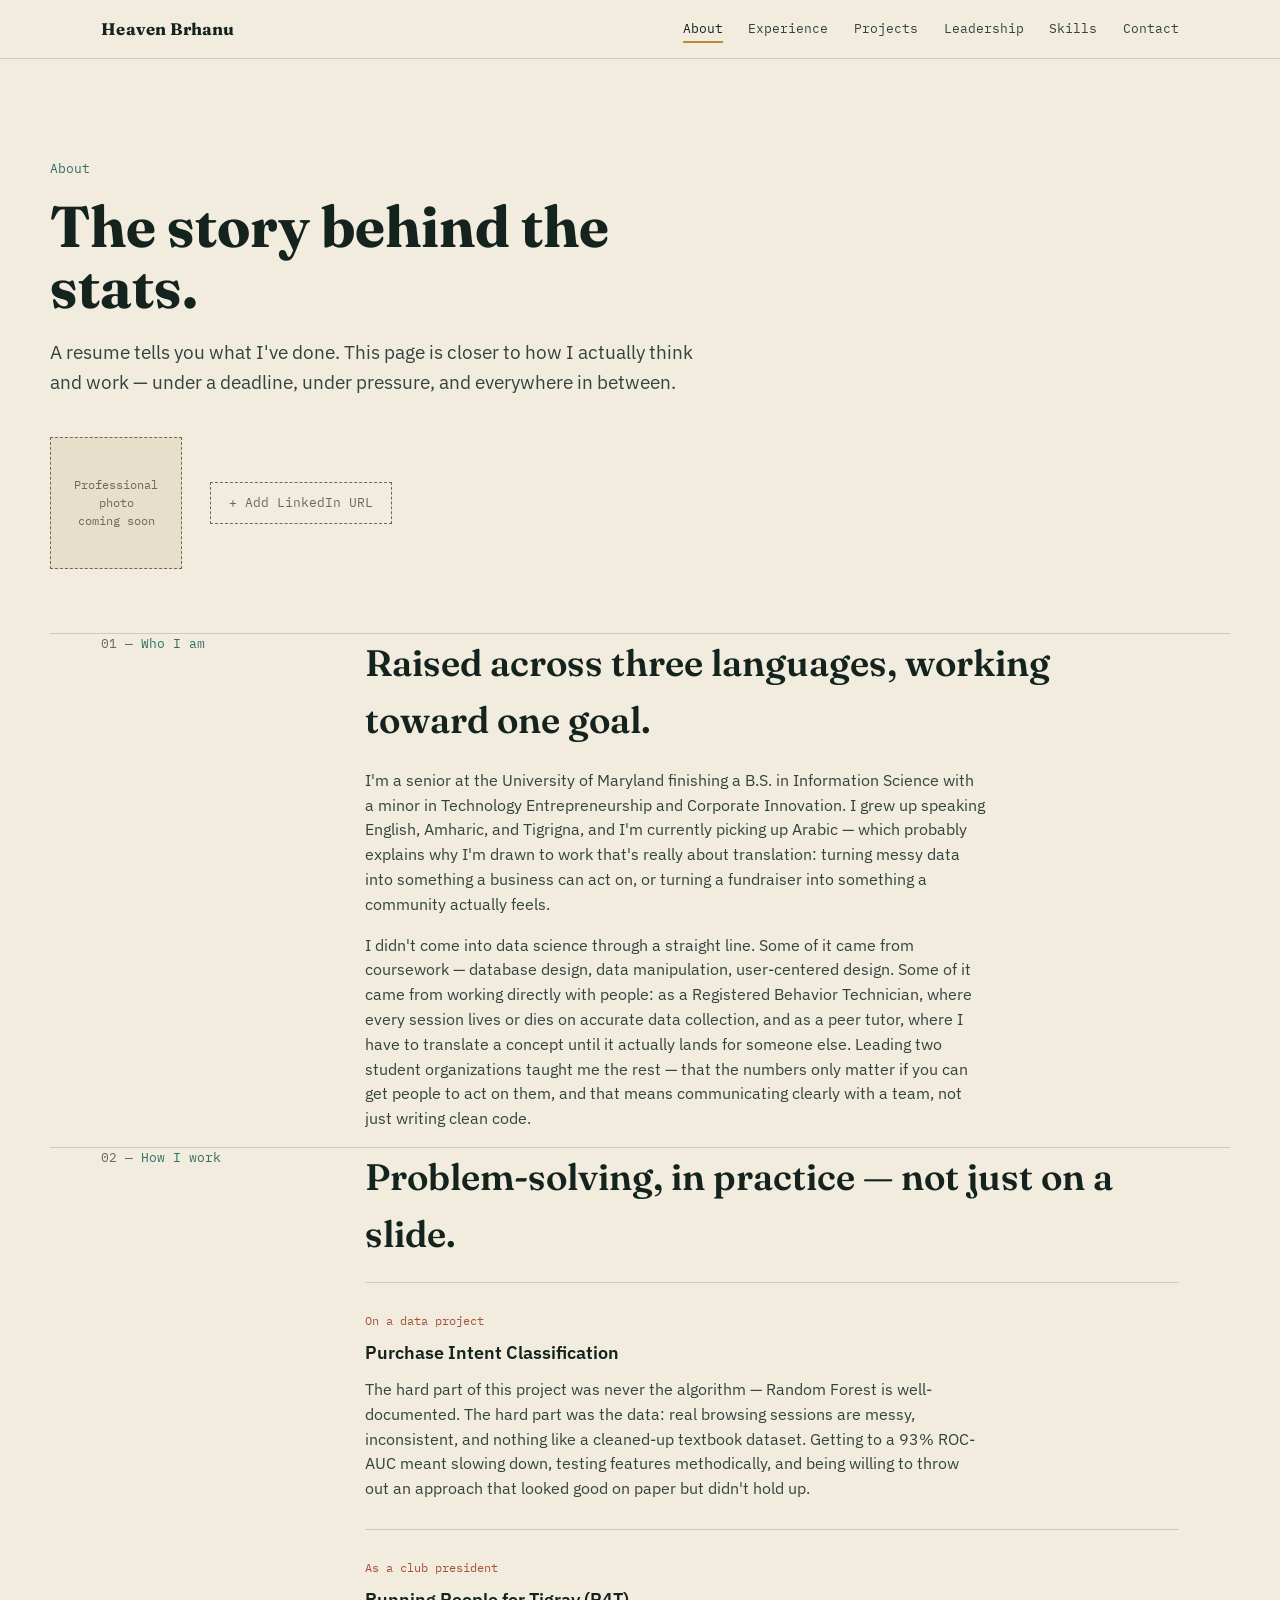
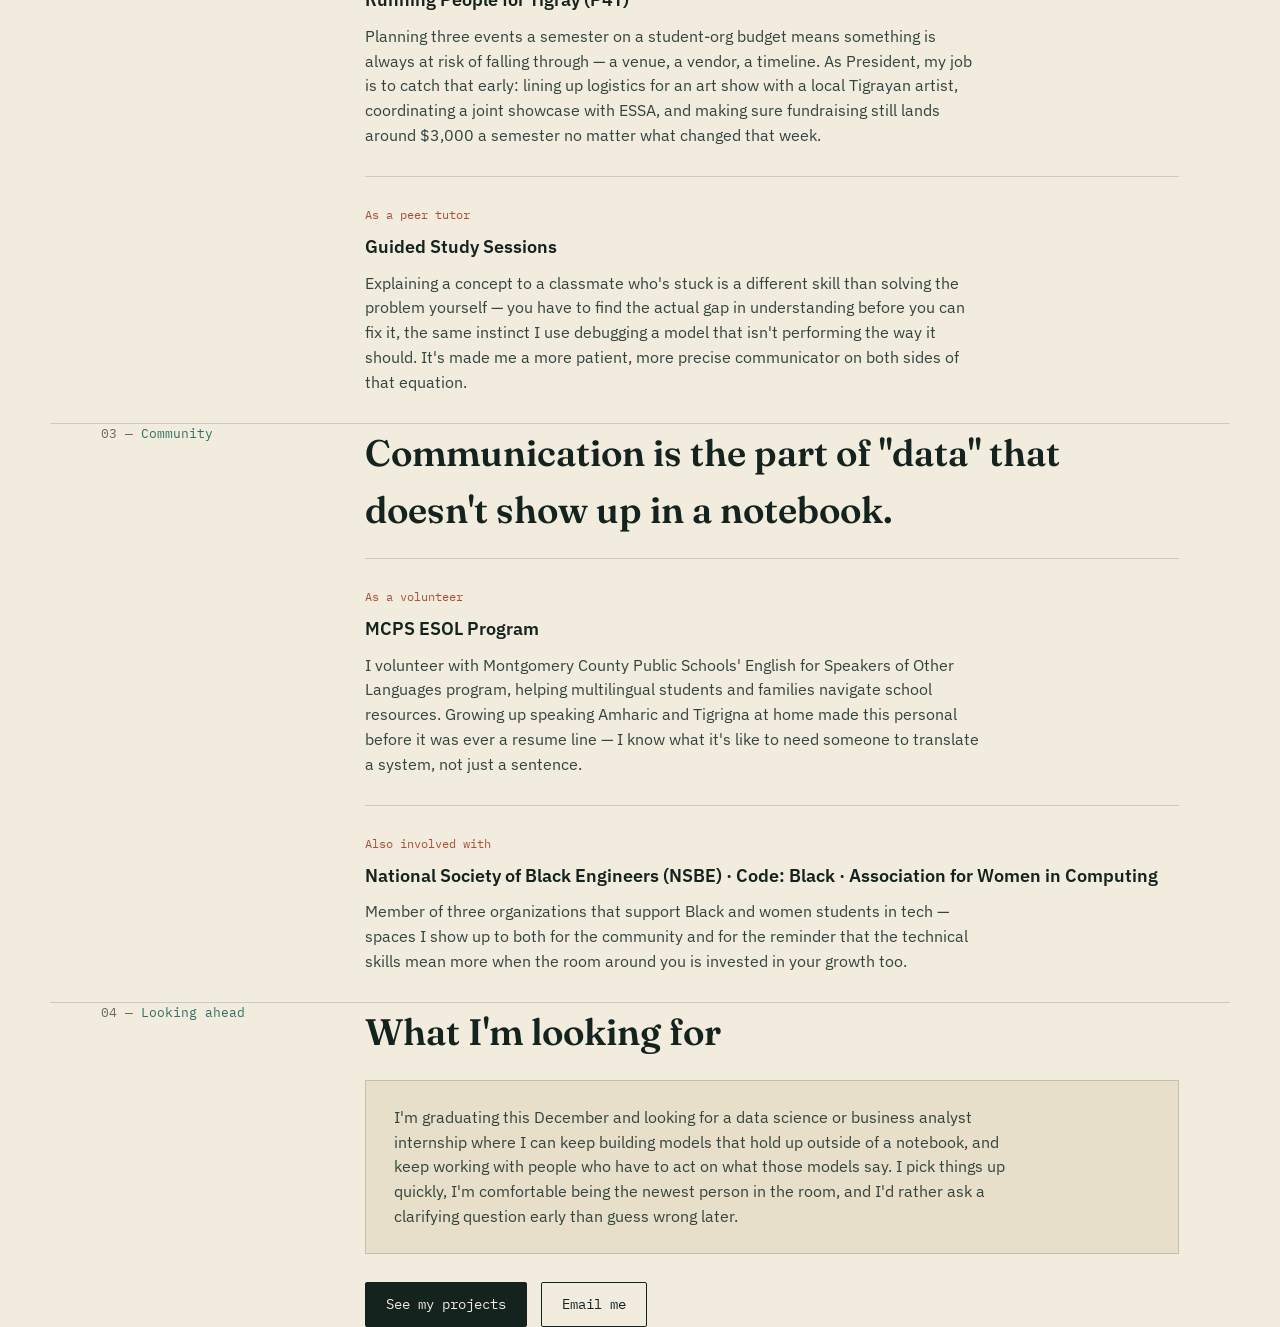
==== about.html @ 06f5e4d7 "Add files via upload" ====
<!DOCTYPE html>
<html lang="en">
<head>
<meta charset="UTF-8">
<meta name="viewport" content="width=device-width, initial-scale=1.0">
<title>About — Heaven Brhanu</title>
<link rel="preconnect" href="https://fonts.googleapis.com">
<link rel="preconnect" href="https://fonts.gstatic.com" crossorigin>
<link href="https://fonts.googleapis.com/css2?family=Fraunces:ital,opsz,wght@0,9..144,400;0,9..144,600;0,9..144,700;1,9..144,500&family=IBM+Plex+Sans:wght@400;500;600&family=IBM+Plex+Mono:wght@400;500&display=swap" rel="stylesheet">
<style>
:root{
    --ink:#15231F;
    --ink-soft:#33443E;
    --paper:#F1ECDE;
    --paper-alt:#E7DFC9;
    --paper-deep:#DED2AE;
    --gold:#BD8A2E;
    --teal:#2F6F63;
    --rust:#A8503A;
    --line: rgba(21,35,31,0.16);
    --muted:#6B6A57;
    --display: 'Fraunces', serif;
    --body: 'IBM Plex Sans', sans-serif;
    --mono: 'IBM Plex Mono', monospace;
    --measure: 62ch;
  }

  *{box-sizing:border-box;}
  html{scroll-behavior:smooth;}
  body{
    margin:0;
    background:var(--paper);
    color:var(--ink);
    font-family:var(--body);
    font-size:16px;
    line-height:1.55;
    -webkit-font-smoothing:antialiased;
  }
  @media (prefers-reduced-motion: reduce){
    html{scroll-behavior:auto;}
    *{animation-duration:0.001ms !important; transition-duration:0.001ms !important;}
  }

  a{color:inherit;}
  a:focus-visible, button:focus-visible{outline:2px solid var(--teal); outline-offset:3px;}

  .wrap{
    max-width:1180px;
    margin:0 auto;
    padding:0 clamp(20px,4vw,56px);
  }

  /* ---------- NAV ---------- */
  header.site-nav{
    position:sticky; top:0; z-index:40;
    background:rgba(241,236,222,0.92);
    backdrop-filter:blur(6px);
    border-bottom:1px solid var(--line);
  }
  .nav-inner{
    display:flex; align-items:center; justify-content:space-between;
    padding:16px clamp(20px,4vw,56px);
    max-width:1180px; margin:0 auto;
  }
  .nav-mark{
    font-family:var(--display); font-weight:700; font-size:1.05rem;
    text-decoration:none; letter-spacing:0.01em;
  }
  .nav-links{
    display:flex; gap:clamp(14px,2vw,28px); list-style:none; margin:0; padding:0;
    font-family:var(--mono); font-size:0.8rem;
  }
  .nav-links a{
    text-decoration:none; color:var(--ink-soft); position:relative; padding-bottom:3px;
  }
  .nav-links a.active{ color:var(--ink); }
  .nav-links a.active::after{
    content:""; position:absolute; left:0; right:0; bottom:-3px; height:2px; background:var(--gold);
  }
  .nav-toggle{ display:none; }

  @media (max-width:720px){
    .nav-links{ display:none; }
  }

  /* ---------- HERO ---------- */
  .hero{
    padding: clamp(64px,10vw,120px) 0 clamp(48px,7vw,80px);
    border-bottom:1px solid var(--line);
  }
  .hero-eyebrow{
    font-family:var(--mono); font-size:0.82rem; color:var(--teal);
    margin:0 0 18px;
  }
  .hero h1{
    font-family:var(--display);
    font-weight:700;
    font-size:clamp(2.6rem,6.5vw,4.6rem);
    line-height:1.02;
    margin:0 0 20px;
    letter-spacing:-0.01em;
    max-width:14ch;
    animation:rise 0.6s ease-out both;
  }
  .hero p.lede{
    font-size:clamp(1.05rem,2vw,1.28rem);
    max-width:46ch;
    color:var(--ink-soft);
    margin:0 0 40px;
    animation:rise 0.6s ease-out 0.1s both;
  }
  @keyframes rise{ from{ opacity:0.4; transform:translateY(10px); } to{ opacity:1; transform:translateY(0); } }

  .stat-strip{
    display:flex; flex-wrap:wrap; gap:clamp(24px,4vw,48px);
    padding-top:32px; border-top:1px solid var(--line);
    animation:rise 0.6s ease-out 0.2s both;
  }
  .stat{ width:170px; flex:0 0 auto; }
  .stat .label{ display:block; margin-top:2px; }
  .stat .num{
    font-family:var(--display); font-weight:600; font-size:2.1rem; color:var(--ink);
    display:block;
  }
  .stat .label{
    font-family:var(--mono); font-size:0.78rem; color:var(--muted);
  }

  .hero-actions{
    display:flex; gap:14px; margin-top:36px; flex-wrap:wrap;
    animation:rise 0.6s ease-out 0.2s both;
  }
  .btn{
    display:inline-flex; align-items:center; gap:8px;
    font-family:var(--mono); font-size:0.85rem;
    padding:11px 20px; border-radius:2px; text-decoration:none;
    border:1px solid var(--ink);
    transition:background 0.15s ease, color 0.15s ease;
  }
  .btn.primary{ background:var(--ink); color:var(--paper); }
  .btn.primary:hover{ background:var(--teal); border-color:var(--teal); }
  .btn.ghost{ background:transparent; color:var(--ink); }
  .btn.ghost:hover{ background:var(--ink); color:var(--paper); }

  /* ---------- SECTION SCAFFOLD (notebook margin layout) ---------- */
  section{
    padding:clamp(56px,8vw,96px) 0;
    border-bottom:1px solid var(--line);
  }
  section:last-of-type{ border-bottom:none; }
  .section-grid{
    display:grid;
    grid-template-columns: 200px 1fr;
    gap:clamp(24px,5vw,64px);
  }
  @media (max-width:760px){
    .section-grid{ grid-template-columns:1fr; gap:14px; }
  }
  .section-tag{
    font-family:var(--mono); font-size:0.8rem; color:var(--teal);
    position:sticky; top:80px; align-self:start;
  }
  .section-tag .idx{ color:var(--muted); }
  .section-body h2{
    font-family:var(--display); font-weight:600;
    font-size:clamp(1.7rem,3.2vw,2.3rem);
    margin:0 0 20px;
  }
  .section-body p{
    max-width:var(--measure); color:var(--ink-soft);
  }

  /* ---------- ABOUT ---------- */
  #about .section-body p{ font-size:1.05rem; }
  .about-langs{
    display:flex; flex-wrap:wrap; gap:10px 22px; margin-top:28px;
    font-family:var(--mono); font-size:0.82rem; color:var(--muted);
  }
  .about-langs span b{ color:var(--ink); font-weight:500; }

  /* ---------- EXPERIENCE (timeline) ---------- */
  .timeline{ list-style:none; margin:0; padding:0; }
  .tl-item{
    display:grid; grid-template-columns: 150px 1fr; gap:24px;
    padding:26px 0; border-top:1px solid var(--line);
  }
  .tl-item:first-child{ border-top:none; padding-top:0; }
  @media (max-width:600px){
    .tl-item{ grid-template-columns:1fr; gap:6px; }
  }
  .tl-when{ font-family:var(--mono); font-size:0.82rem; color:var(--muted); padding-top:4px; }
  .tl-role h3{
    font-family:var(--body); font-weight:600; font-size:1.12rem; margin:0 0 2px;
  }
  .tl-role .org{ color:var(--teal); font-weight:500; }
  .tl-role ul{ margin:12px 0 0; padding-left:18px; color:var(--ink-soft); }
  .tl-role li{ margin-bottom:6px; }

  /* ---------- PROJECTS ---------- */
  .proj{
    display:grid; grid-template-columns: 1fr 220px; gap:32px;
    padding:30px 0; border-top:1px solid var(--line); align-items:center;
  }
  .proj:first-child{ border-top:none; padding-top:0; }
  @media (max-width:700px){
    .proj{ grid-template-columns:1fr; }
  }
  .proj h3{ font-family:var(--display); font-weight:600; font-size:1.35rem; margin:0 0 8px; }
  .proj p{ color:var(--ink-soft); max-width:56ch; margin:0 0 12px; }
  .proj-link{
    font-family:var(--mono); font-size:0.82rem; text-decoration:none;
    border-bottom:1px solid var(--gold); padding-bottom:1px;
  }
  .metric-card{
    background:var(--paper-alt); border:1px solid var(--line);
    padding:18px 20px; text-align:left;
  }
  .metric-card .big{
    font-family:var(--display); font-weight:700; font-size:2.1rem; color:var(--ink);
    display:block; line-height:1;
  }
  .metric-card .cap{ font-family:var(--mono); font-size:0.75rem; color:var(--muted); margin-top:6px; display:block; }
  .metric-bar{
    height:6px; background:var(--paper-deep); margin-top:12px; overflow:hidden;
  }
  .metric-bar > i{ display:block; height:100%; background:var(--teal); width:var(--fill,0%); transition:width 1s ease 0.2s; }

  /* ---------- LEADERSHIP ---------- */
  .lead-item{
    padding:26px 0; border-top:1px solid var(--line);
  }
  .lead-item:first-child{ border-top:none; padding-top:0; }
  .lead-head{
    display:flex; justify-content:space-between; align-items:baseline; gap:16px; flex-wrap:wrap;
  }
  .lead-head h3{ font-family:var(--body); font-weight:600; font-size:1.1rem; margin:0; }
  .lead-when{ font-family:var(--mono); font-size:0.8rem; color:var(--muted); white-space:nowrap; }
  .lead-role{ color:var(--rust); font-weight:500; font-size:0.92rem; margin:2px 0 10px; }
  .lead-item p{ color:var(--ink-soft); max-width:var(--measure); margin:0; }
  .member-row{
    display:flex; gap:28px; flex-wrap:wrap; margin-top:8px;
    font-family:var(--mono); font-size:0.85rem; color:var(--ink-soft);
  }
  .member-row span{ margin-right:24px; display:inline-block; }

  /* ---------- SKILLS ---------- */
  .skill-group{ margin-bottom:28px; }
  .skill-group:last-child{ margin-bottom:0; }
  .skill-group h4{
    font-family:var(--mono); font-size:0.8rem; color:var(--muted); margin:0 0 12px; font-weight:400;
  }
  .tag-row{ display:flex; flex-wrap:wrap; gap:10px; }
  .tag{
    font-family:var(--mono); font-size:0.82rem;
    border:1px solid var(--line); padding:7px 13px;
    background:var(--paper-alt);
  }
  .coursework{ color:var(--ink-soft); max-width:var(--measure); margin-top:6px; }

  /* ---------- CONTACT / FOOTER ---------- */
  footer{
    padding:clamp(56px,9vw,100px) 0 48px;
  }
  footer h2{
    font-family:var(--display); font-weight:700; font-size:clamp(2rem,5vw,3.2rem);
    margin:0 0 24px; max-width:12ch;
  }
  .contact-row{ display:flex; flex-wrap:wrap; gap:14px; margin-bottom:56px; }
  .foot-bottom{
    display:flex; justify-content:space-between; flex-wrap:wrap; gap:12px;
    font-family:var(--mono); font-size:0.78rem; color:var(--muted);
    border-top:1px solid var(--line); padding-top:20px;
  }

/* ---------- ABOUT PAGE ---------- */
.about-hero{
  padding: clamp(56px,9vw,100px) 0 clamp(40px,6vw,64px);
  border-bottom:1px solid var(--line);
}
.about-hero h1{
  font-family:var(--display); font-weight:700;
  font-size:clamp(2.2rem,5.5vw,3.6rem);
  line-height:1.05; margin:0 0 20px; max-width:16ch;
}
.about-hero .lede{
  font-size:clamp(1.02rem,1.8vw,1.18rem);
  color:var(--ink-soft); max-width:60ch; margin:0;
}

.photo-row{
  display:flex; align-items:center; gap:28px; margin-top:40px; flex-wrap:wrap;
}
.photo-frame{
  width:132px; height:132px; border:1.5px dashed var(--muted);
  display:flex; align-items:center; justify-content:center; text-align:center;
  font-family:var(--mono); font-size:0.72rem; color:var(--muted);
  padding:10px; flex:0 0 auto;
  background:var(--paper-alt);
}
.linkedin-slot{
  font-family:var(--mono); font-size:0.82rem;
  border:1.5px dashed var(--muted); color:var(--muted);
  padding:10px 18px; display:inline-flex; align-items:center; gap:8px;
  text-decoration:none;
}

.vignette{
  padding:28px 0; border-top:1px solid var(--line);
}
.vignette:first-child{ border-top:none; padding-top:0; }
.vignette .v-tag{
  font-family:var(--mono); font-size:0.78rem; color:var(--rust); margin:0 0 8px;
}
.vignette h3{
  font-family:var(--body); font-weight:600; font-size:1.15rem; margin:0 0 10px;
}
.vignette p{ color:var(--ink-soft); max-width:var(--measure); margin:0; }

.callout{
  background:var(--paper-alt); border:1px solid var(--line);
  padding:24px 28px; margin-top:8px;
}
.callout p{ margin:0; color:var(--ink-soft); max-width:var(--measure); }

.cta-row{ display:flex; gap:14px; flex-wrap:wrap; margin-top:8px; }

</style>
</head>
<body>

<header class="site-nav">
  <div class="nav-inner">
    <a class="nav-mark" href="index.html#top">Heaven Brhanu</a>
    <ul class="nav-links">
      <li><a href="about.html" class="active">About</a></li>
      <li><a href="index.html#experience">Experience</a></li>
      <li><a href="index.html#projects">Projects</a></li>
      <li><a href="index.html#leadership">Leadership</a></li>
      <li><a href="index.html#skills">Skills</a></li>
      <li><a href="index.html#contact">Contact</a></li>
    </ul>
  </div>
</header>

<main>

  <!-- ABOUT HERO -->
  <section class="about-hero wrap">
    <p class="hero-eyebrow">About</p>
    <h1>The story behind the stats.</h1>
    <p class="lede">A resume tells you what I've done. This page is closer to how I actually think and work — under a deadline, under pressure, and everywhere in between.</p>

    <div class="photo-row">
      <div class="photo-frame">Professional photo<br>coming soon</div>
      <a class="linkedin-slot" href="#">+ Add LinkedIn URL</a>
    </div>
  </section>

  <!-- WHO I AM -->
  <section class="wrap">
    <div class="section-grid">
      <div class="section-tag"><span class="idx">01 —</span> Who I am</div>
      <div class="section-body">
        <h2>Raised across three languages, working toward one goal.</h2>
        <p>I'm a senior at the University of Maryland finishing a B.S. in Information Science with a minor in Technology Entrepreneurship and Corporate Innovation. I grew up speaking English, Amharic, and Tigrigna, and I'm currently picking up Arabic — which probably explains why I'm drawn to work that's really about translation: turning messy data into something a business can act on, or turning a fundraiser into something a community actually feels.</p>
        <p>I didn't come into data science through a straight line. Some of it came from coursework — database design, data manipulation, user-centered design. Some of it came from working directly with people: as a Registered Behavior Technician, where every session lives or dies on accurate data collection, and as a peer tutor, where I have to translate a concept until it actually lands for someone else. Leading two student organizations taught me the rest — that the numbers only matter if you can get people to act on them, and that means communicating clearly with a team, not just writing clean code.</p>
      </div>
    </div>
  </section>

  <!-- HOW I SOLVE PROBLEMS -->
  <section class="wrap">
    <div class="section-grid">
      <div class="section-tag"><span class="idx">02 —</span> How I work</div>
      <div class="section-body">
        <h2>Problem-solving, in practice — not just on a slide.</h2>

        <div class="vignette">
          <p class="v-tag">On a data project</p>
          <h3>Purchase Intent Classification</h3>
          <p>The hard part of this project was never the algorithm — Random Forest is well-documented. The hard part was the data: real browsing sessions are messy, inconsistent, and nothing like a cleaned-up textbook dataset. Getting to a 93% ROC-AUC meant slowing down, testing features methodically, and being willing to throw out an approach that looked good on paper but didn't hold up.</p>
        </div>

        <div class="vignette">
          <p class="v-tag">As a club president</p>
          <h3>Running People for Tigray (P4T)</h3>
          <p>Planning three events a semester on a student-org budget means something is always at risk of falling through — a venue, a vendor, a timeline. As President, my job is to catch that early: lining up logistics for an art show with a local Tigrayan artist, coordinating a joint showcase with ESSA, and making sure fundraising still lands around $3,000 a semester no matter what changed that week.</p>
        </div>

        <div class="vignette">
          <p class="v-tag">As a peer tutor</p>
          <h3>Guided Study Sessions</h3>
          <p>Explaining a concept to a classmate who's stuck is a different skill than solving the problem yourself — you have to find the actual gap in understanding before you can fix it, the same instinct I use debugging a model that isn't performing the way it should. It's made me a more patient, more precise communicator on both sides of that equation.</p>
        </div>
      </div>
    </div>
  </section>

  <!-- COMMUNITY & COMMUNICATION -->
  <section class="wrap">
    <div class="section-grid">
      <div class="section-tag"><span class="idx">03 —</span> Community</div>
      <div class="section-body">
        <h2>Communication is the part of "data" that doesn't show up in a notebook.</h2>
        <div class="vignette">
          <p class="v-tag">As a volunteer</p>
          <h3>MCPS ESOL Program</h3>
          <p>I volunteer with Montgomery County Public Schools' English for Speakers of Other Languages program, helping multilingual students and families navigate school resources. Growing up speaking Amharic and Tigrigna at home made this personal before it was ever a resume line — I know what it's like to need someone to translate a system, not just a sentence.</p>
        </div>
        <div class="vignette">
          <p class="v-tag">Also involved with</p>
          <h3>National Society of Black Engineers (NSBE) · Code: Black · Association for Women in Computing</h3>
          <p>Member of three organizations that support Black and women students in tech — spaces I show up to both for the community and for the reminder that the technical skills mean more when the room around you is invested in your growth too.</p>
        </div>
      </div>
    </div>
  </section>

  <!-- WHAT I'M LOOKING FOR -->
  <section class="wrap">
    <div class="section-grid">
      <div class="section-tag"><span class="idx">04 —</span> Looking ahead</div>
      <div class="section-body">
        <h2>What I'm looking for</h2>
        <div class="callout">
          <p>I'm graduating this December and looking for a data science or business analyst internship where I can keep building models that hold up outside of a notebook, and keep working with people who have to act on what those models say. I pick things up quickly, I'm comfortable being the newest person in the room, and I'd rather ask a clarifying question early than guess wrong later.</p>
        </div>
        <div class="cta-row" style="margin-top:28px;">
          <a class="btn primary" href="index.html#projects">See my projects</a>
          <a class="btn ghost" href="mailto:Heavenbrhanu30@gmail.com">Email me</a>
        </div>
      </div>
    </div>
  </section>

</main>

</body>
</html>
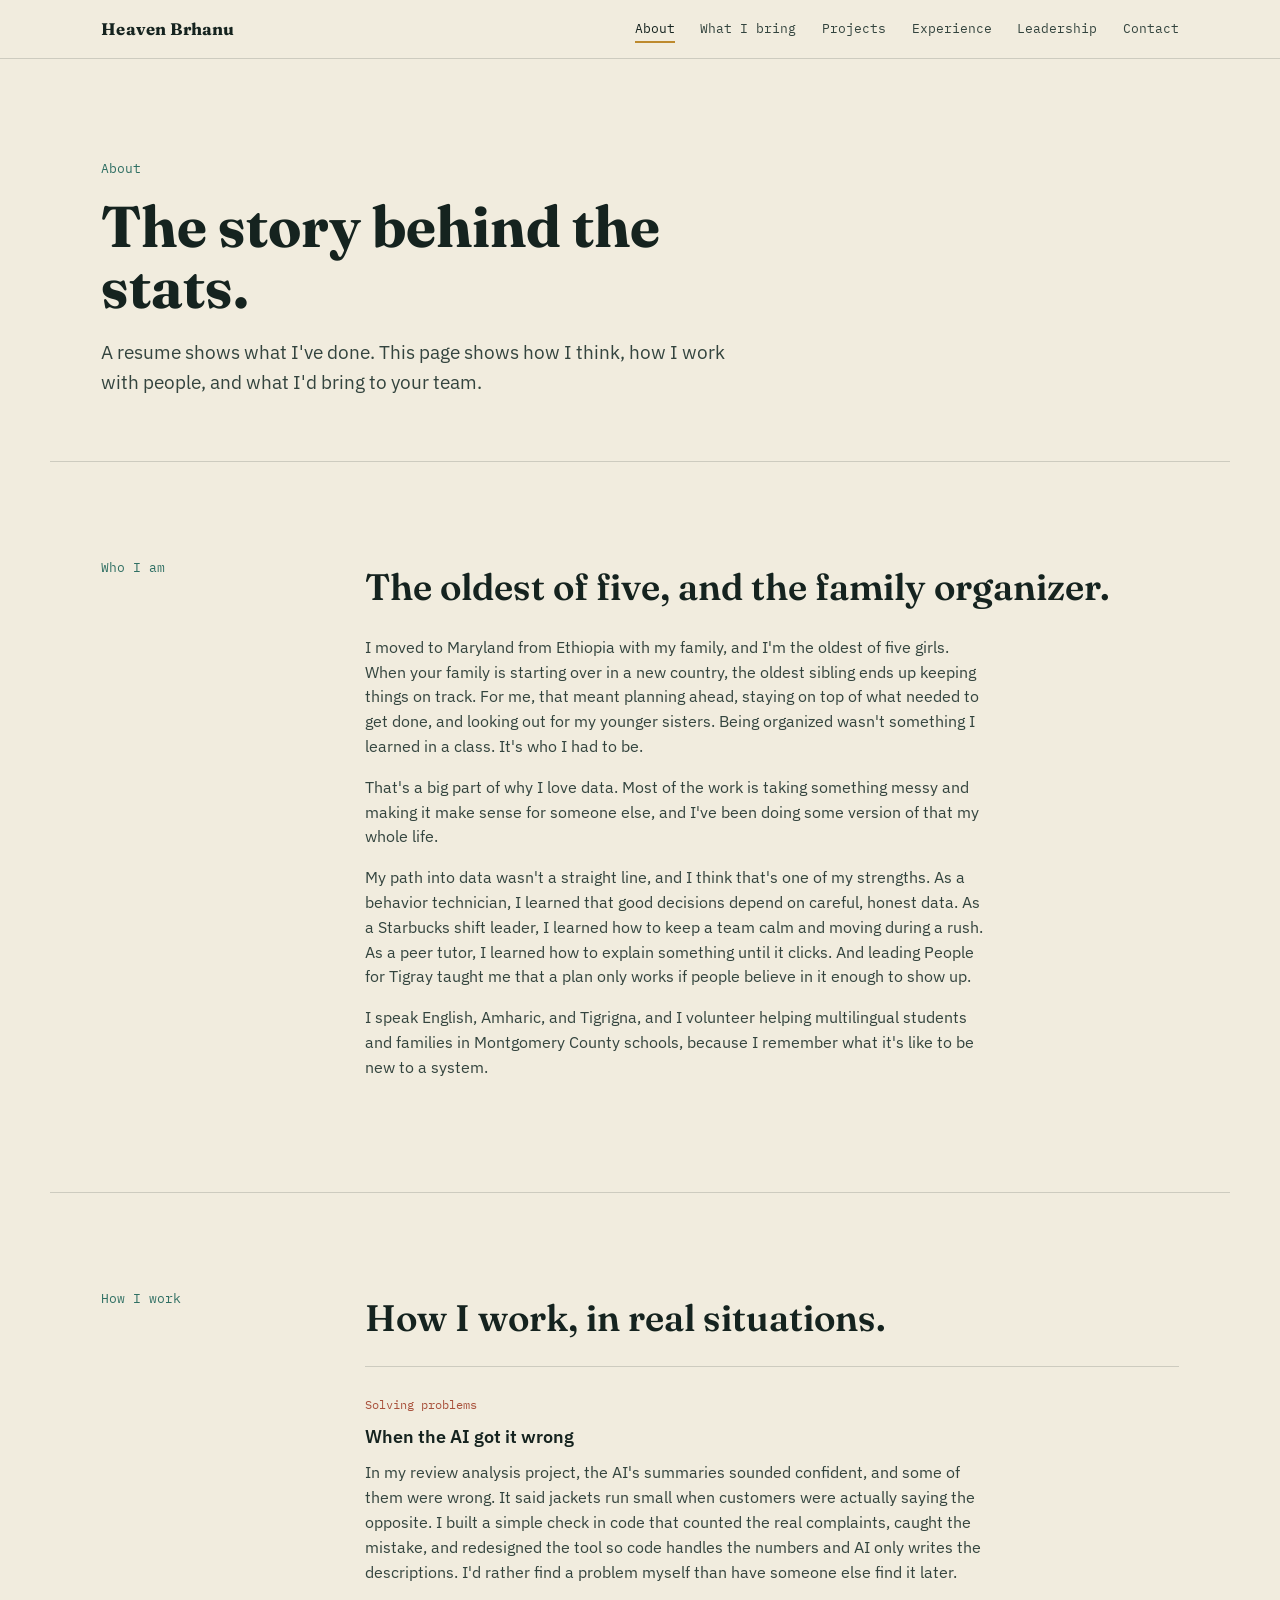
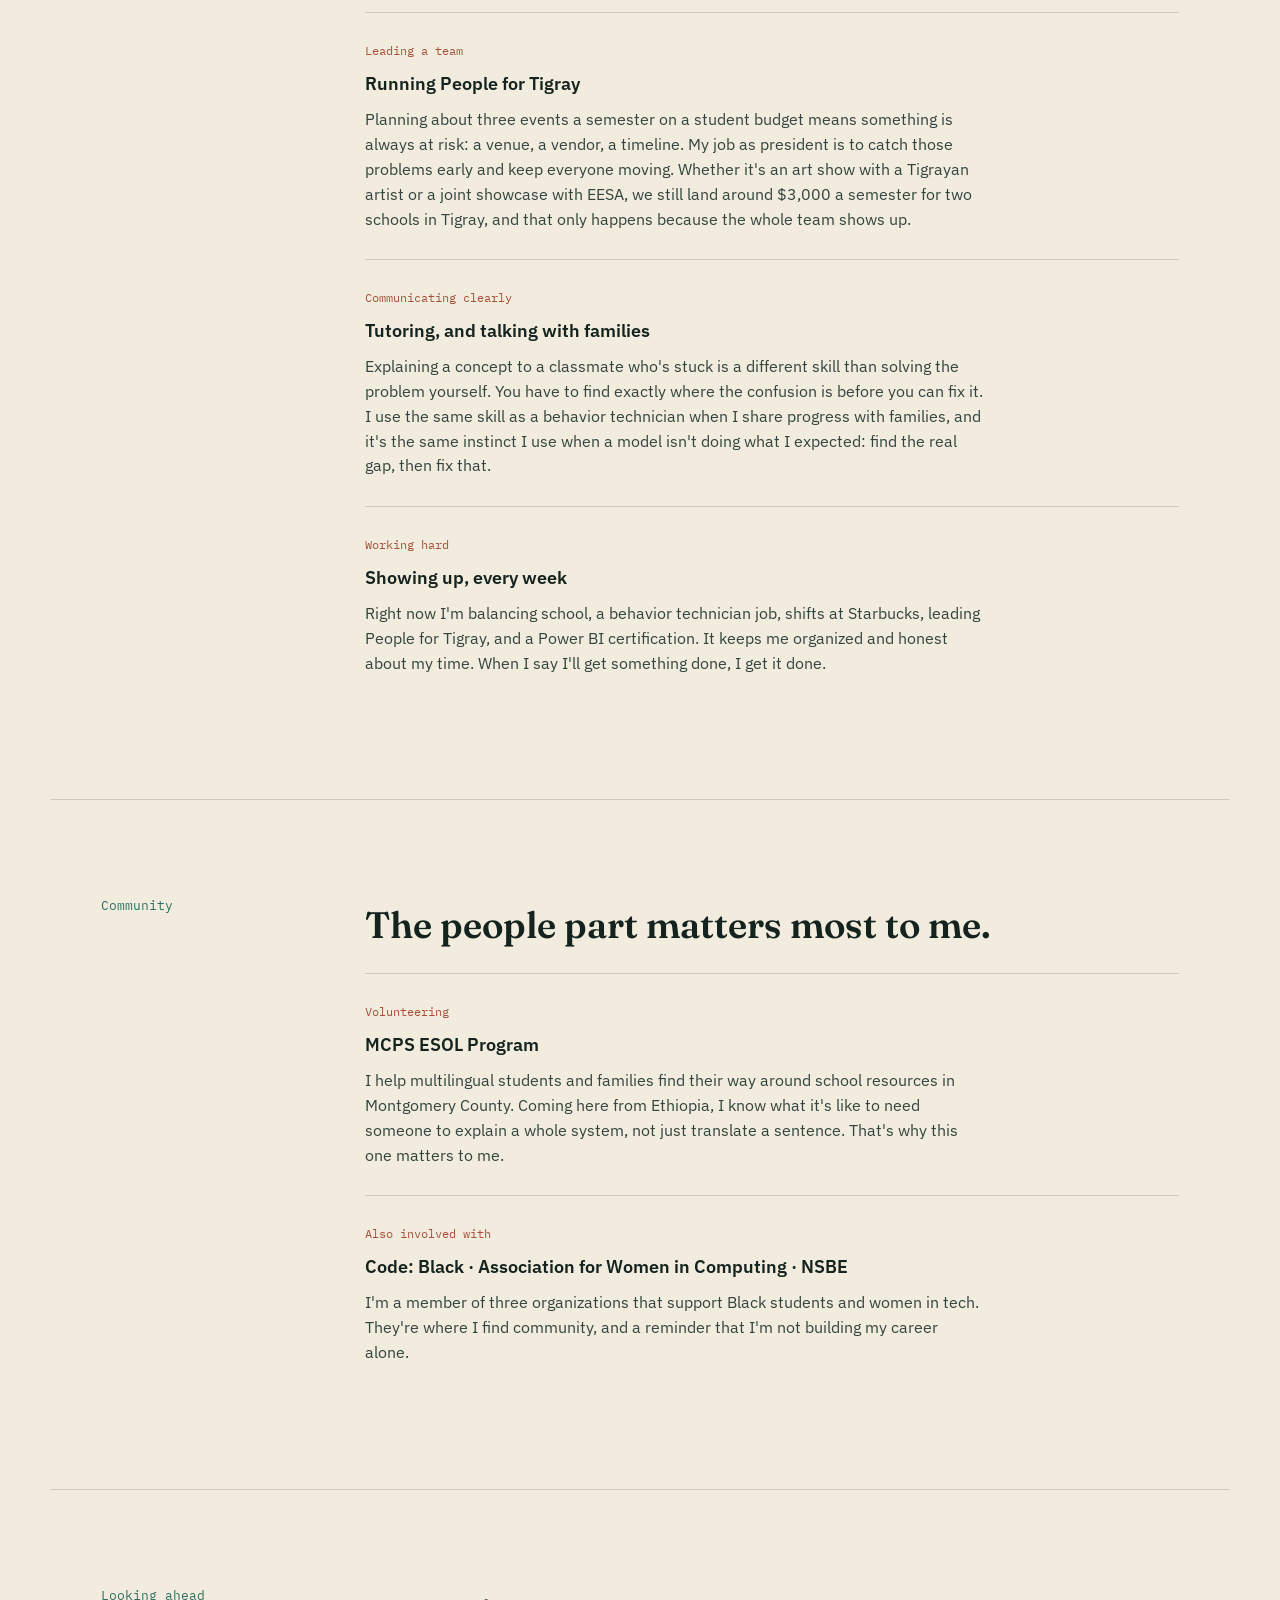
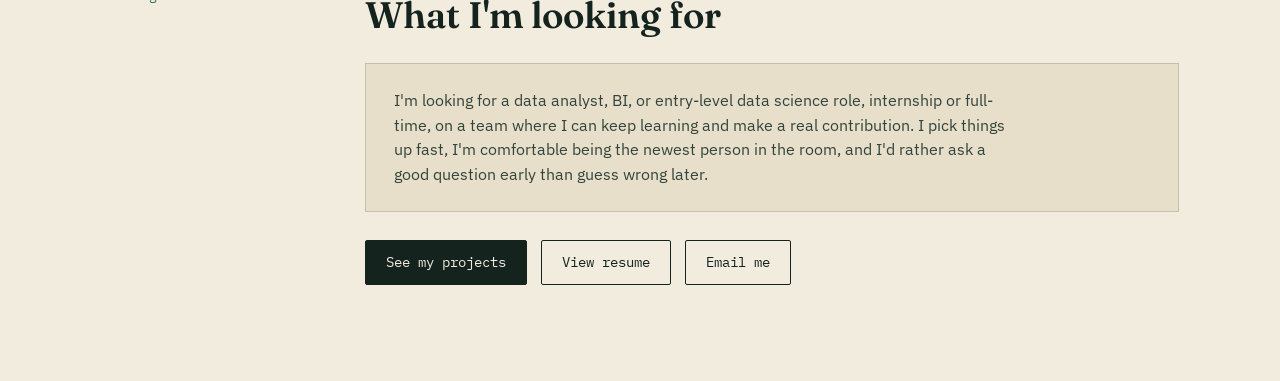
==== commit c292ee65: "Update about.html" ====
--- a/about.html
+++ b/about.html
@@ -3,7 +3,7 @@
 <head>
 <meta charset="UTF-8">
 <meta name="viewport" content="width=device-width, initial-scale=1.0">
-<title>About — Heaven Brhanu</title>
+<title>Heaven Brhanu | About</title>
 <link rel="preconnect" href="https://fonts.googleapis.com">
 <link rel="preconnect" href="https://fonts.gstatic.com" crossorigin>
 <link href="https://fonts.googleapis.com/css2?family=Fraunces:ital,opsz,wght@0,9..144,400;0,9..144,600;0,9..144,700;1,9..144,500&family=IBM+Plex+Sans:wght@400;500;600&family=IBM+Plex+Mono:wght@400;500&display=swap" rel="stylesheet">
@@ -47,7 +47,7 @@
   .wrap{
     max-width:1180px;
     margin:0 auto;
-    padding:0 clamp(20px,4vw,56px);
+    padding-inline:clamp(20px,4vw,56px);
   }
 
   /* ---------- NAV ---------- */
@@ -80,12 +80,16 @@
   .nav-toggle{ display:none; }
 
   @media (max-width:720px){
-    .nav-links{ display:none; }
+    .nav-inner{ flex-direction:column; align-items:flex-start; gap:10px; padding-block:12px; }
+    .nav-links{ width:100%; overflow-x:auto; gap:18px; padding-bottom:4px; scrollbar-width:none; }
+    .nav-links::-webkit-scrollbar{ display:none; }
+    .nav-links a{ white-space:nowrap; }
+    .section-tag{ position:static; }
   }
 
   /* ---------- HERO ---------- */
   .hero{
-    padding: clamp(64px,10vw,120px) 0 clamp(48px,7vw,80px);
+    padding-block: clamp(64px,10vw,120px) clamp(48px,7vw,80px);
     border-bottom:1px solid var(--line);
   }
   .hero-eyebrow{
@@ -144,7 +148,7 @@
 
   /* ---------- SECTION SCAFFOLD (notebook margin layout) ---------- */
   section{
-    padding:clamp(56px,8vw,96px) 0;
+    padding-block:clamp(56px,8vw,96px);
     border-bottom:1px solid var(--line);
   }
   section:last-of-type{ border-bottom:none; }
@@ -259,7 +263,7 @@
 
   /* ---------- CONTACT / FOOTER ---------- */
   footer{
-    padding:clamp(56px,9vw,100px) 0 48px;
+    padding-block:clamp(56px,9vw,100px) 48px;
   }
   footer h2{
     font-family:var(--display); font-weight:700; font-size:clamp(2rem,5vw,3.2rem);
@@ -274,7 +278,7 @@
 
 /* ---------- ABOUT PAGE ---------- */
 .about-hero{
-  padding: clamp(56px,9vw,100px) 0 clamp(40px,6vw,64px);
+  padding-block: clamp(56px,9vw,100px) clamp(40px,6vw,64px);
   border-bottom:1px solid var(--line);
 }
 .about-hero h1{
@@ -322,6 +326,9 @@
 }
 .callout p{ margin:0; color:var(--ink-soft); max-width:var(--measure); }
 
+.about-top{ display:grid; grid-template-columns:minmax(0,1fr) 260px; gap:clamp(28px,5vw,72px); align-items:end; }
+.about-photo{ width:100%; height:auto; aspect-ratio:4/5; object-fit:cover; object-position:center 20%; display:block; border:1px solid var(--line); }
+@media (max-width:760px){ .about-top{ grid-template-columns:1fr; } .about-photo{ width:160px; order:-1; } }
 .cta-row{ display:flex; gap:14px; flex-wrap:wrap; margin-top:8px; }
 
 </style>
@@ -330,103 +337,102 @@
 
 <header class="site-nav">
   <div class="nav-inner">
-    <a class="nav-mark" href="index.html#top">Heaven Brhanu</a>
+    <a class="nav-mark" href="portfolio.html">Heaven Brhanu</a>
     <ul class="nav-links">
       <li><a href="about.html" class="active">About</a></li>
-      <li><a href="index.html#experience">Experience</a></li>
-      <li><a href="index.html#projects">Projects</a></li>
-      <li><a href="index.html#leadership">Leadership</a></li>
-      <li><a href="index.html#skills">Skills</a></li>
-      <li><a href="index.html#contact">Contact</a></li>
+      <li><a href="portfolio.html#strengths">What I bring</a></li>
+      <li><a href="projects.html">Projects</a></li>
+      <li><a href="portfolio.html#experience">Experience</a></li>
+      <li><a href="portfolio.html#leadership">Leadership</a></li>
+      <li><a href="portfolio.html#contact">Contact</a></li>
     </ul>
   </div>
 </header>
 
 <main>
 
-  <!-- ABOUT HERO -->
   <section class="about-hero wrap">
     <p class="hero-eyebrow">About</p>
     <h1>The story behind the stats.</h1>
-    <p class="lede">A resume tells you what I've done. This page is closer to how I actually think and work — under a deadline, under pressure, and everywhere in between.</p>
-
-    <div class="photo-row">
-      <div class="photo-frame">Professional photo<br>coming soon</div>
-      <a class="linkedin-slot" href="#">+ Add LinkedIn URL</a>
-    </div>
+    <p class="lede">A resume shows what I've done. This page shows how I think, how I work with people, and what I'd bring to your team.</p>
   </section>
 
-  <!-- WHO I AM -->
   <section class="wrap">
     <div class="section-grid">
-      <div class="section-tag"><span class="idx">01 —</span> Who I am</div>
+      <div class="section-tag">Who I am</div>
       <div class="section-body">
-        <h2>Raised across three languages, working toward one goal.</h2>
-        <p>I'm a senior at the University of Maryland finishing a B.S. in Information Science with a minor in Technology Entrepreneurship and Corporate Innovation. I grew up speaking English, Amharic, and Tigrigna, and I'm currently picking up Arabic — which probably explains why I'm drawn to work that's really about translation: turning messy data into something a business can act on, or turning a fundraiser into something a community actually feels.</p>
-        <p>I didn't come into data science through a straight line. Some of it came from coursework — database design, data manipulation, user-centered design. Some of it came from working directly with people: as a Registered Behavior Technician, where every session lives or dies on accurate data collection, and as a peer tutor, where I have to translate a concept until it actually lands for someone else. Leading two student organizations taught me the rest — that the numbers only matter if you can get people to act on them, and that means communicating clearly with a team, not just writing clean code.</p>
+        <h2>The oldest of five, and the family organizer.</h2>
+        <p>I moved to Maryland from Ethiopia with my family, and I'm the oldest of five girls. When your family is starting over in a new country, the oldest sibling ends up keeping things on track. For me, that meant planning ahead, staying on top of what needed to get done, and looking out for my younger sisters. Being organized wasn't something I learned in a class. It's who I had to be.</p>
+        <p>That's a big part of why I love data. Most of the work is taking something messy and making it make sense for someone else, and I've been doing some version of that my whole life.</p>
+        <p>My path into data wasn't a straight line, and I think that's one of my strengths. As a behavior technician, I learned that good decisions depend on careful, honest data. As a Starbucks shift leader, I learned how to keep a team calm and moving during a rush. As a peer tutor, I learned how to explain something until it clicks. And leading People for Tigray taught me that a plan only works if people believe in it enough to show up.</p>
+        <p>I speak English, Amharic, and Tigrigna, and I volunteer helping multilingual students and families in Montgomery County schools, because I remember what it's like to be new to a system.</p>
       </div>
     </div>
   </section>
 
-  <!-- HOW I SOLVE PROBLEMS -->
   <section class="wrap">
     <div class="section-grid">
-      <div class="section-tag"><span class="idx">02 —</span> How I work</div>
+      <div class="section-tag">How I work</div>
       <div class="section-body">
-        <h2>Problem-solving, in practice — not just on a slide.</h2>
-
-        <div class="vignette">
-          <p class="v-tag">On a data project</p>
-          <h3>Purchase Intent Classification</h3>
-          <p>The hard part of this project was never the algorithm — Random Forest is well-documented. The hard part was the data: real browsing sessions are messy, inconsistent, and nothing like a cleaned-up textbook dataset. Getting to a 93% ROC-AUC meant slowing down, testing features methodically, and being willing to throw out an approach that looked good on paper but didn't hold up.</p>
-        </div>
-
-        <div class="vignette">
-          <p class="v-tag">As a club president</p>
-          <h3>Running People for Tigray (P4T)</h3>
-          <p>Planning three events a semester on a student-org budget means something is always at risk of falling through — a venue, a vendor, a timeline. As President, my job is to catch that early: lining up logistics for an art show with a local Tigrayan artist, coordinating a joint showcase with ESSA, and making sure fundraising still lands around $3,000 a semester no matter what changed that week.</p>
-        </div>
-
-        <div class="vignette">
-          <p class="v-tag">As a peer tutor</p>
-          <h3>Guided Study Sessions</h3>
-          <p>Explaining a concept to a classmate who's stuck is a different skill than solving the problem yourself — you have to find the actual gap in understanding before you can fix it, the same instinct I use debugging a model that isn't performing the way it should. It's made me a more patient, more precise communicator on both sides of that equation.</p>
+        <h2>How I work, in real situations.</h2>
+
+        <div class="vignette">
+          <p class="v-tag">Solving problems</p>
+          <h3>When the AI got it wrong</h3>
+          <p>In my review analysis project, the AI's summaries sounded confident, and some of them were wrong. It said jackets run small when customers were actually saying the opposite. I built a simple check in code that counted the real complaints, caught the mistake, and redesigned the tool so code handles the numbers and AI only writes the descriptions. I'd rather find a problem myself than have someone else find it later.</p>
+        </div>
+
+        <div class="vignette">
+          <p class="v-tag">Leading a team</p>
+          <h3>Running People for Tigray</h3>
+          <p>Planning about three events a semester on a student budget means something is always at risk: a venue, a vendor, a timeline. My job as president is to catch those problems early and keep everyone moving. Whether it's an art show with a Tigrayan artist or a joint showcase with EESA, we still land around $3,000 a semester for two schools in Tigray, and that only happens because the whole team shows up.</p>
+        </div>
+
+        <div class="vignette">
+          <p class="v-tag">Communicating clearly</p>
+          <h3>Tutoring, and talking with families</h3>
+          <p>Explaining a concept to a classmate who's stuck is a different skill than solving the problem yourself. You have to find exactly where the confusion is before you can fix it. I use the same skill as a behavior technician when I share progress with families, and it's the same instinct I use when a model isn't doing what I expected: find the real gap, then fix that.</p>
+        </div>
+
+        <div class="vignette">
+          <p class="v-tag">Working hard</p>
+          <h3>Showing up, every week</h3>
+          <p>Right now I'm balancing school, a behavior technician job, shifts at Starbucks, leading People for Tigray, and a Power BI certification. It keeps me organized and honest about my time. When I say I'll get something done, I get it done.</p>
         </div>
       </div>
     </div>
   </section>
 
-  <!-- COMMUNITY & COMMUNICATION -->
   <section class="wrap">
     <div class="section-grid">
-      <div class="section-tag"><span class="idx">03 —</span> Community</div>
+      <div class="section-tag">Community</div>
       <div class="section-body">
-        <h2>Communication is the part of "data" that doesn't show up in a notebook.</h2>
-        <div class="vignette">
-          <p class="v-tag">As a volunteer</p>
+        <h2>The people part matters most to me.</h2>
+        <div class="vignette">
+          <p class="v-tag">Volunteering</p>
           <h3>MCPS ESOL Program</h3>
-          <p>I volunteer with Montgomery County Public Schools' English for Speakers of Other Languages program, helping multilingual students and families navigate school resources. Growing up speaking Amharic and Tigrigna at home made this personal before it was ever a resume line — I know what it's like to need someone to translate a system, not just a sentence.</p>
+          <p>I help multilingual students and families find their way around school resources in Montgomery County. Coming here from Ethiopia, I know what it's like to need someone to explain a whole system, not just translate a sentence. That's why this one matters to me.</p>
         </div>
         <div class="vignette">
           <p class="v-tag">Also involved with</p>
-          <h3>National Society of Black Engineers (NSBE) · Code: Black · Association for Women in Computing</h3>
-          <p>Member of three organizations that support Black and women students in tech — spaces I show up to both for the community and for the reminder that the technical skills mean more when the room around you is invested in your growth too.</p>
+          <h3>Code: Black · Association for Women in Computing · NSBE</h3>
+          <p>I'm a member of three organizations that support Black students and women in tech. They're where I find community, and a reminder that I'm not building my career alone.</p>
         </div>
       </div>
     </div>
   </section>
 
-  <!-- WHAT I'M LOOKING FOR -->
   <section class="wrap">
     <div class="section-grid">
-      <div class="section-tag"><span class="idx">04 —</span> Looking ahead</div>
+      <div class="section-tag">Looking ahead</div>
       <div class="section-body">
         <h2>What I'm looking for</h2>
         <div class="callout">
-          <p>I'm graduating this December and looking for a data science or business analyst internship where I can keep building models that hold up outside of a notebook, and keep working with people who have to act on what those models say. I pick things up quickly, I'm comfortable being the newest person in the room, and I'd rather ask a clarifying question early than guess wrong later.</p>
+          <p>I'm looking for a data analyst, BI, or entry-level data science role, internship or full-time, on a team where I can keep learning and make a real contribution. I pick things up fast, I'm comfortable being the newest person in the room, and I'd rather ask a good question early than guess wrong later.</p>
         </div>
         <div class="cta-row" style="margin-top:28px;">
-          <a class="btn primary" href="index.html#projects">See my projects</a>
+          <a class="btn primary" href="projects.html">See my projects</a>
+          <a class="btn ghost" href="index.html#resume">View resume</a>
           <a class="btn ghost" href="mailto:Heavenbrhanu30@gmail.com">Email me</a>
         </div>
       </div>
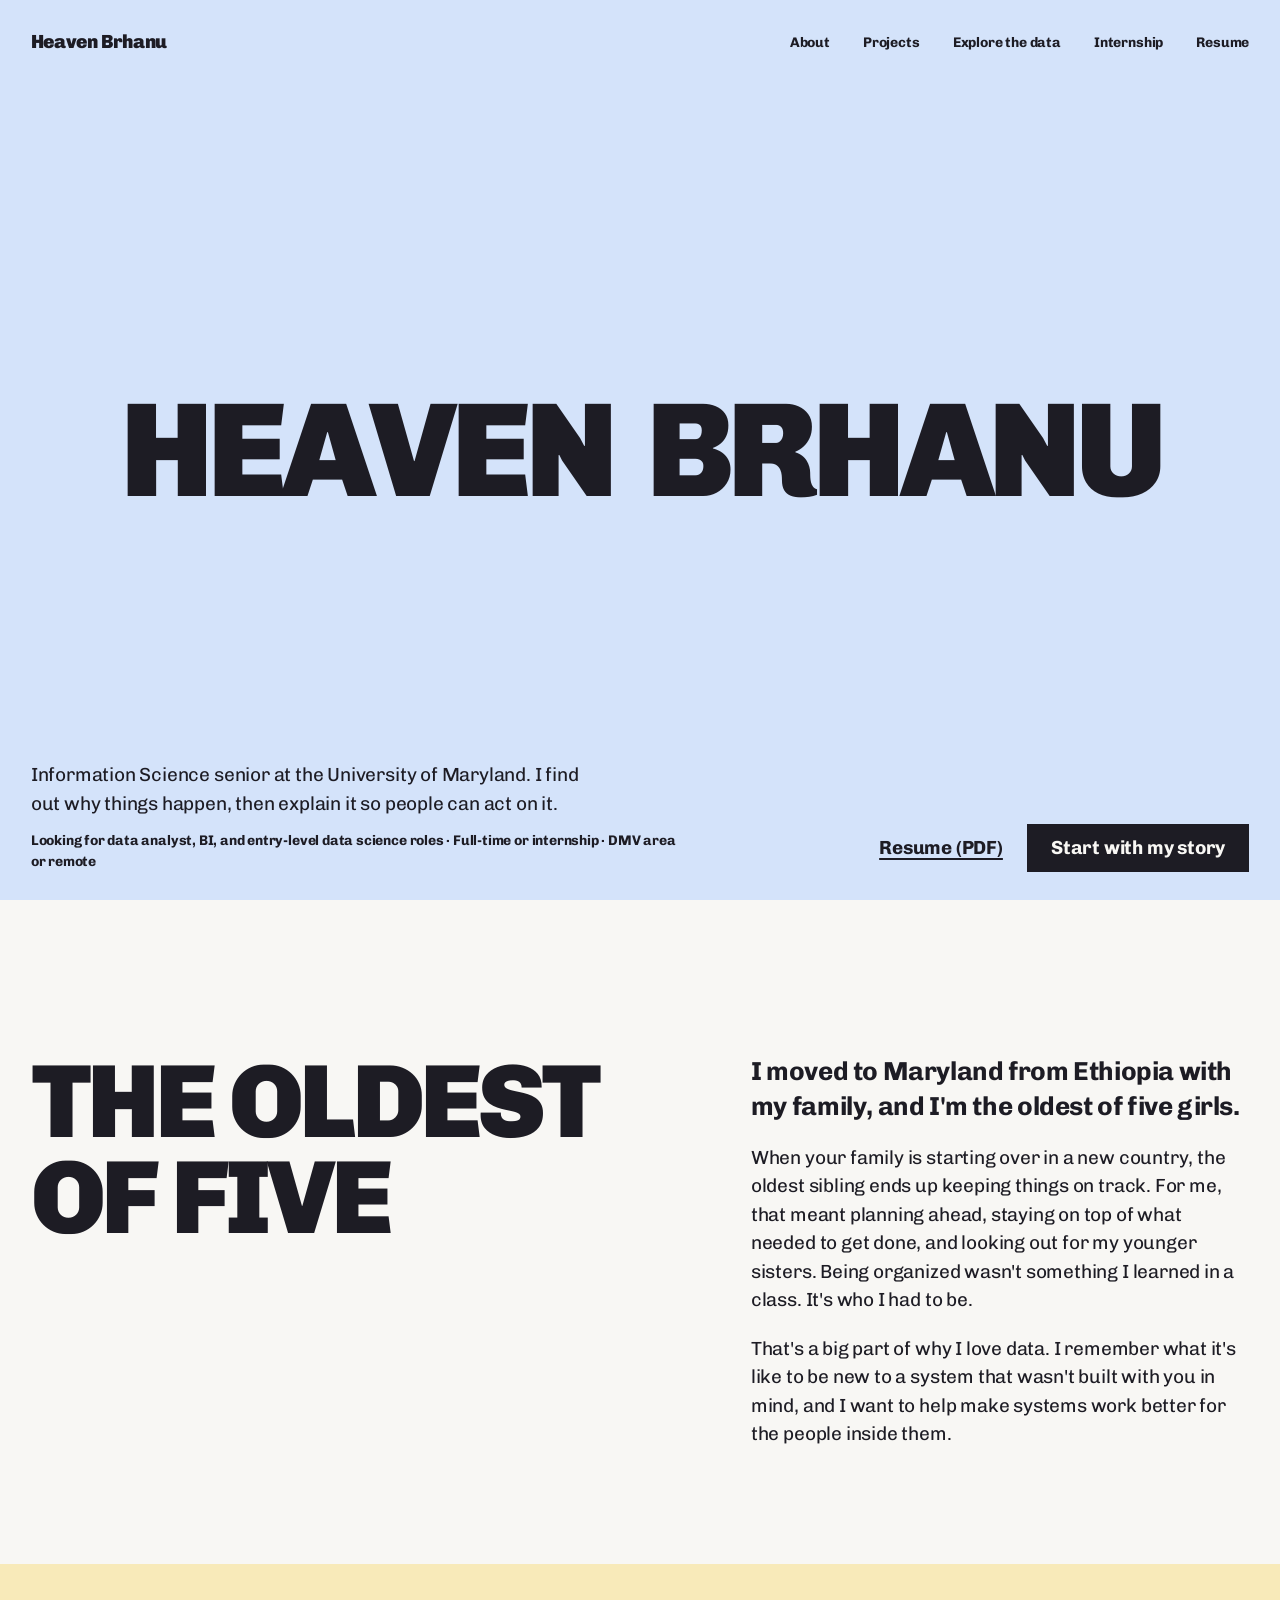
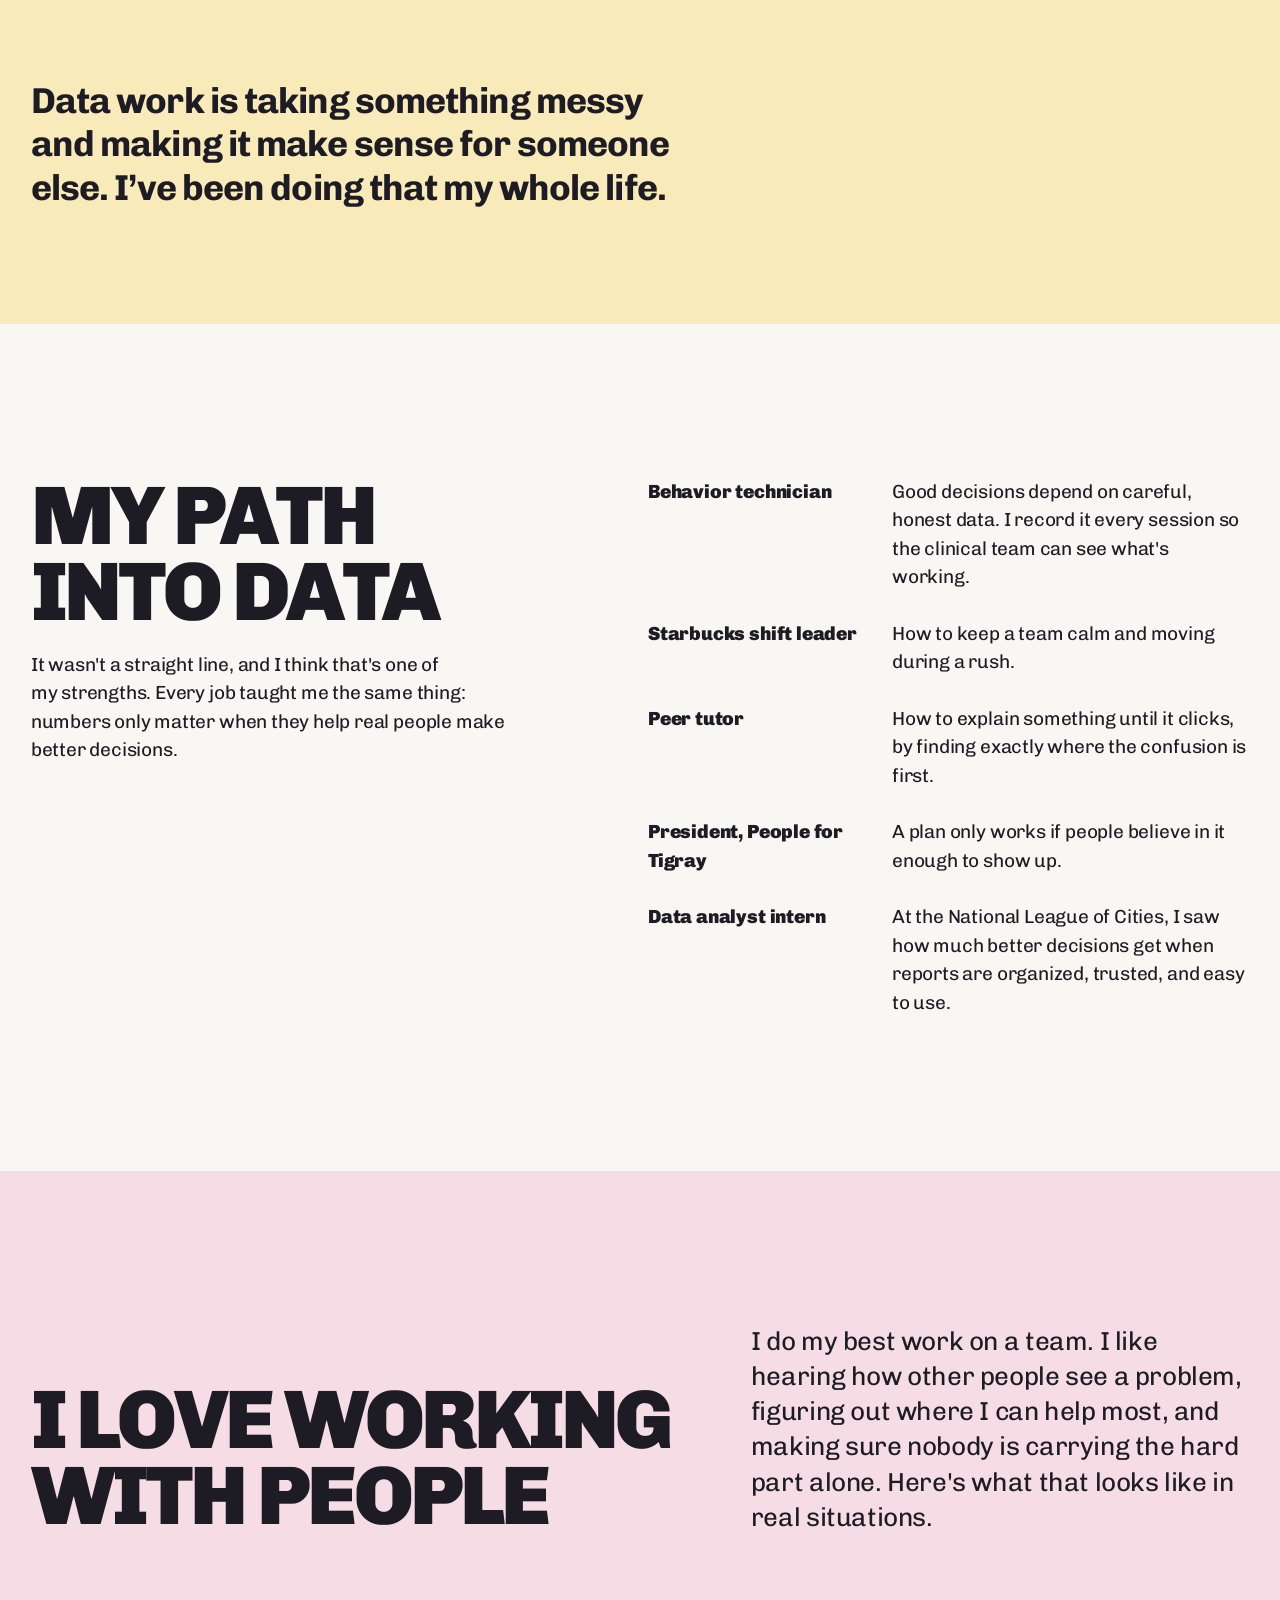
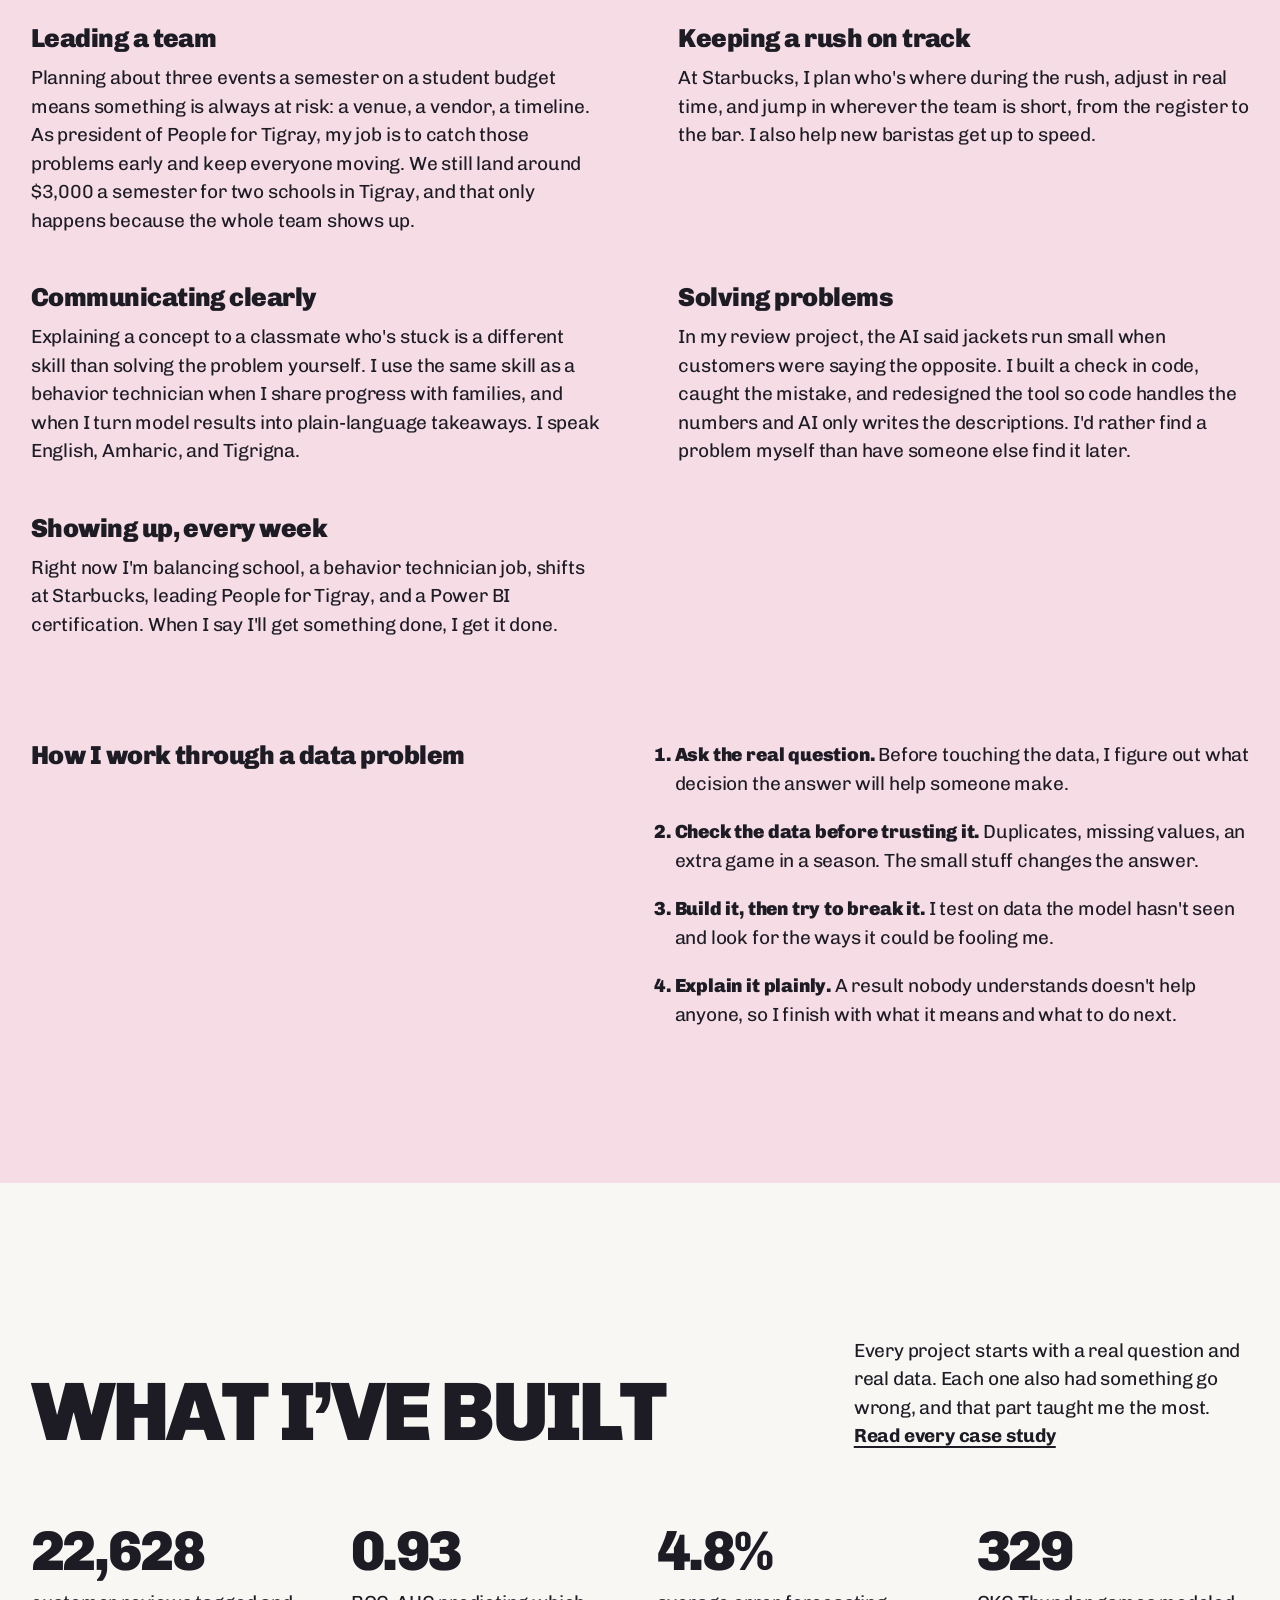
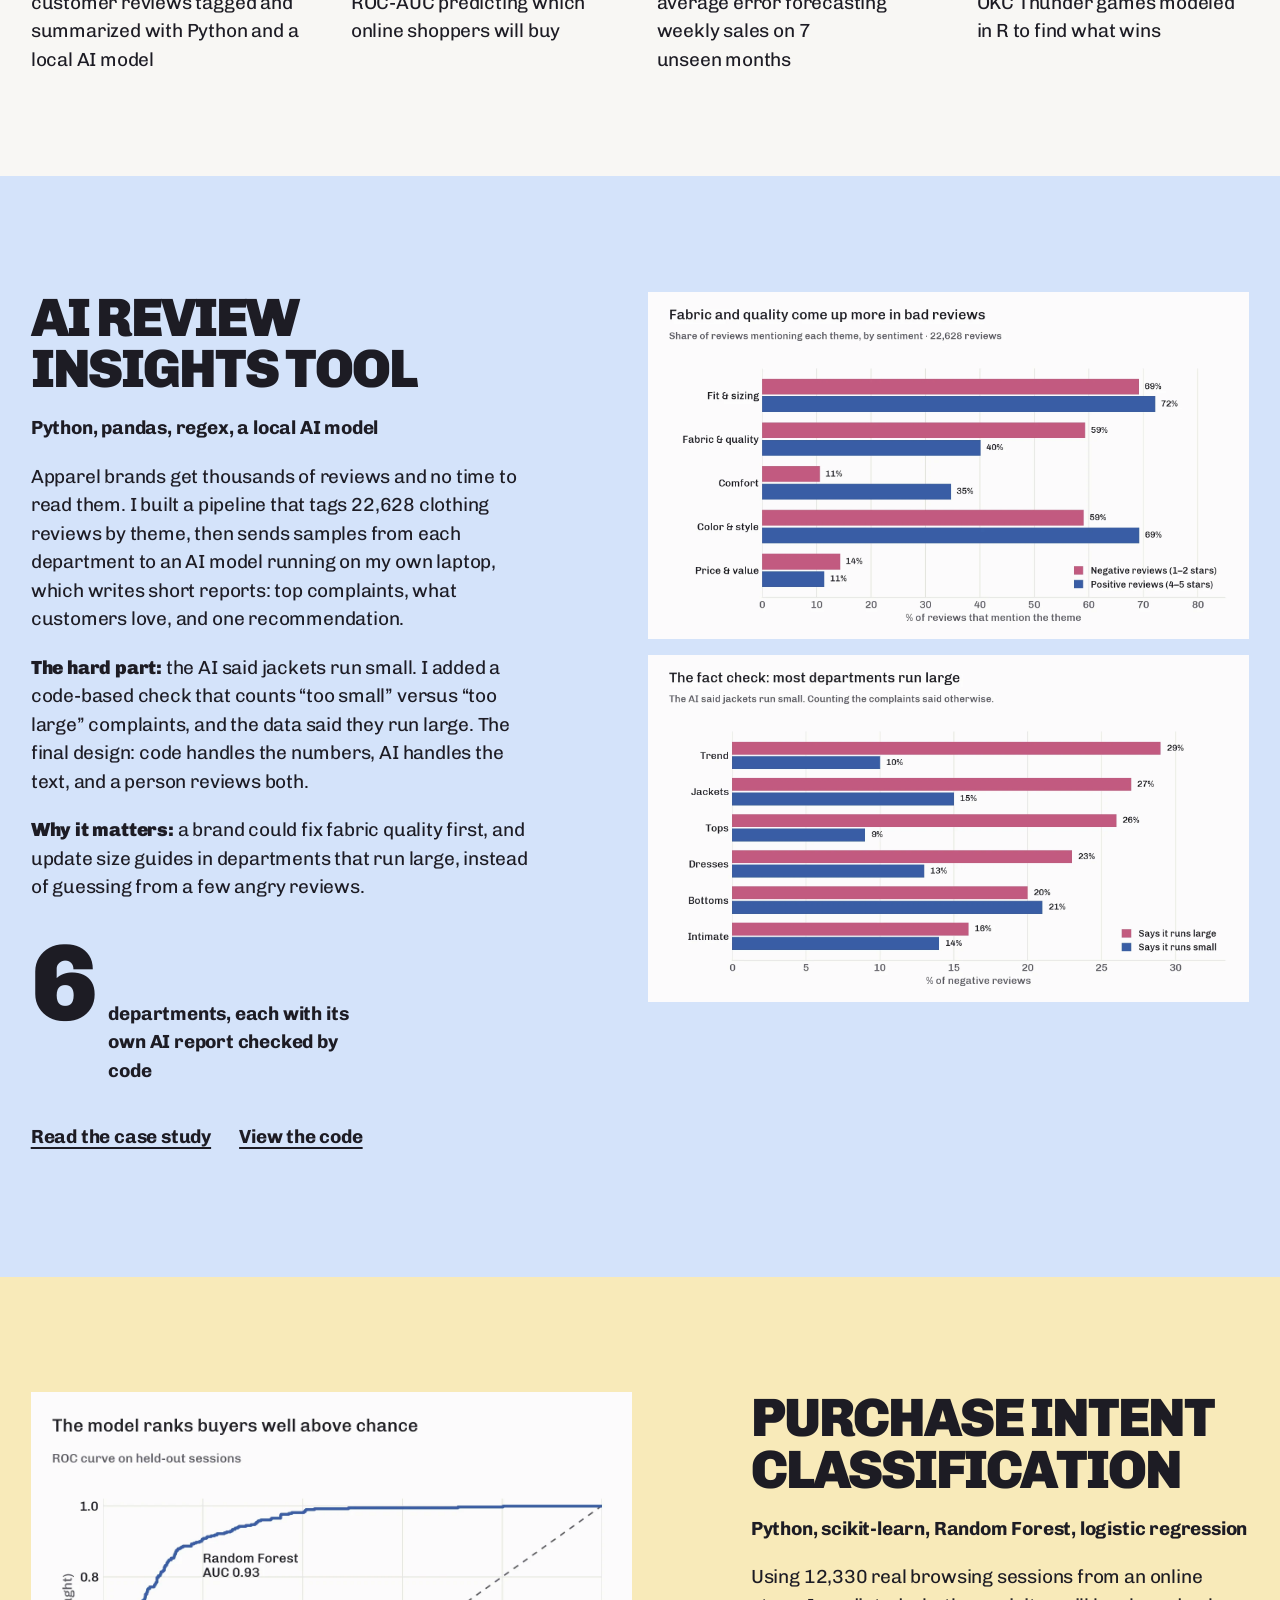
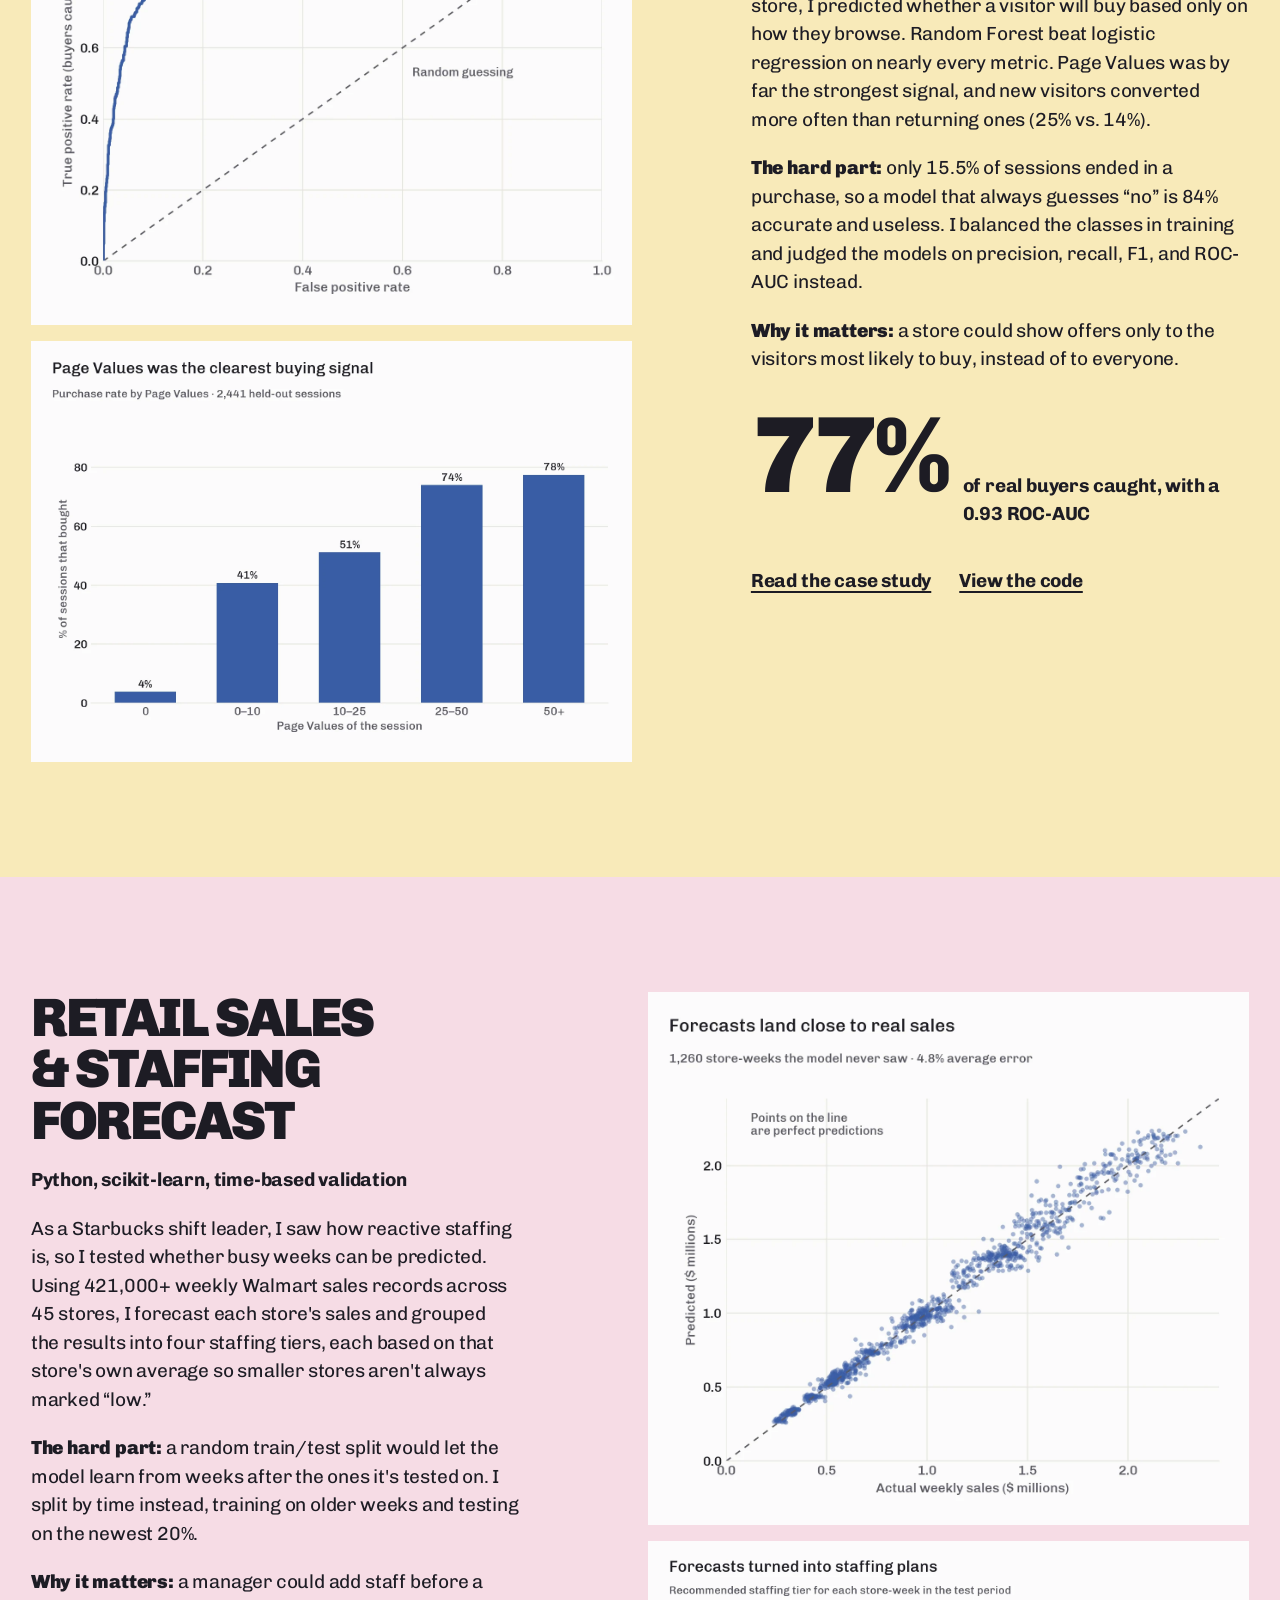
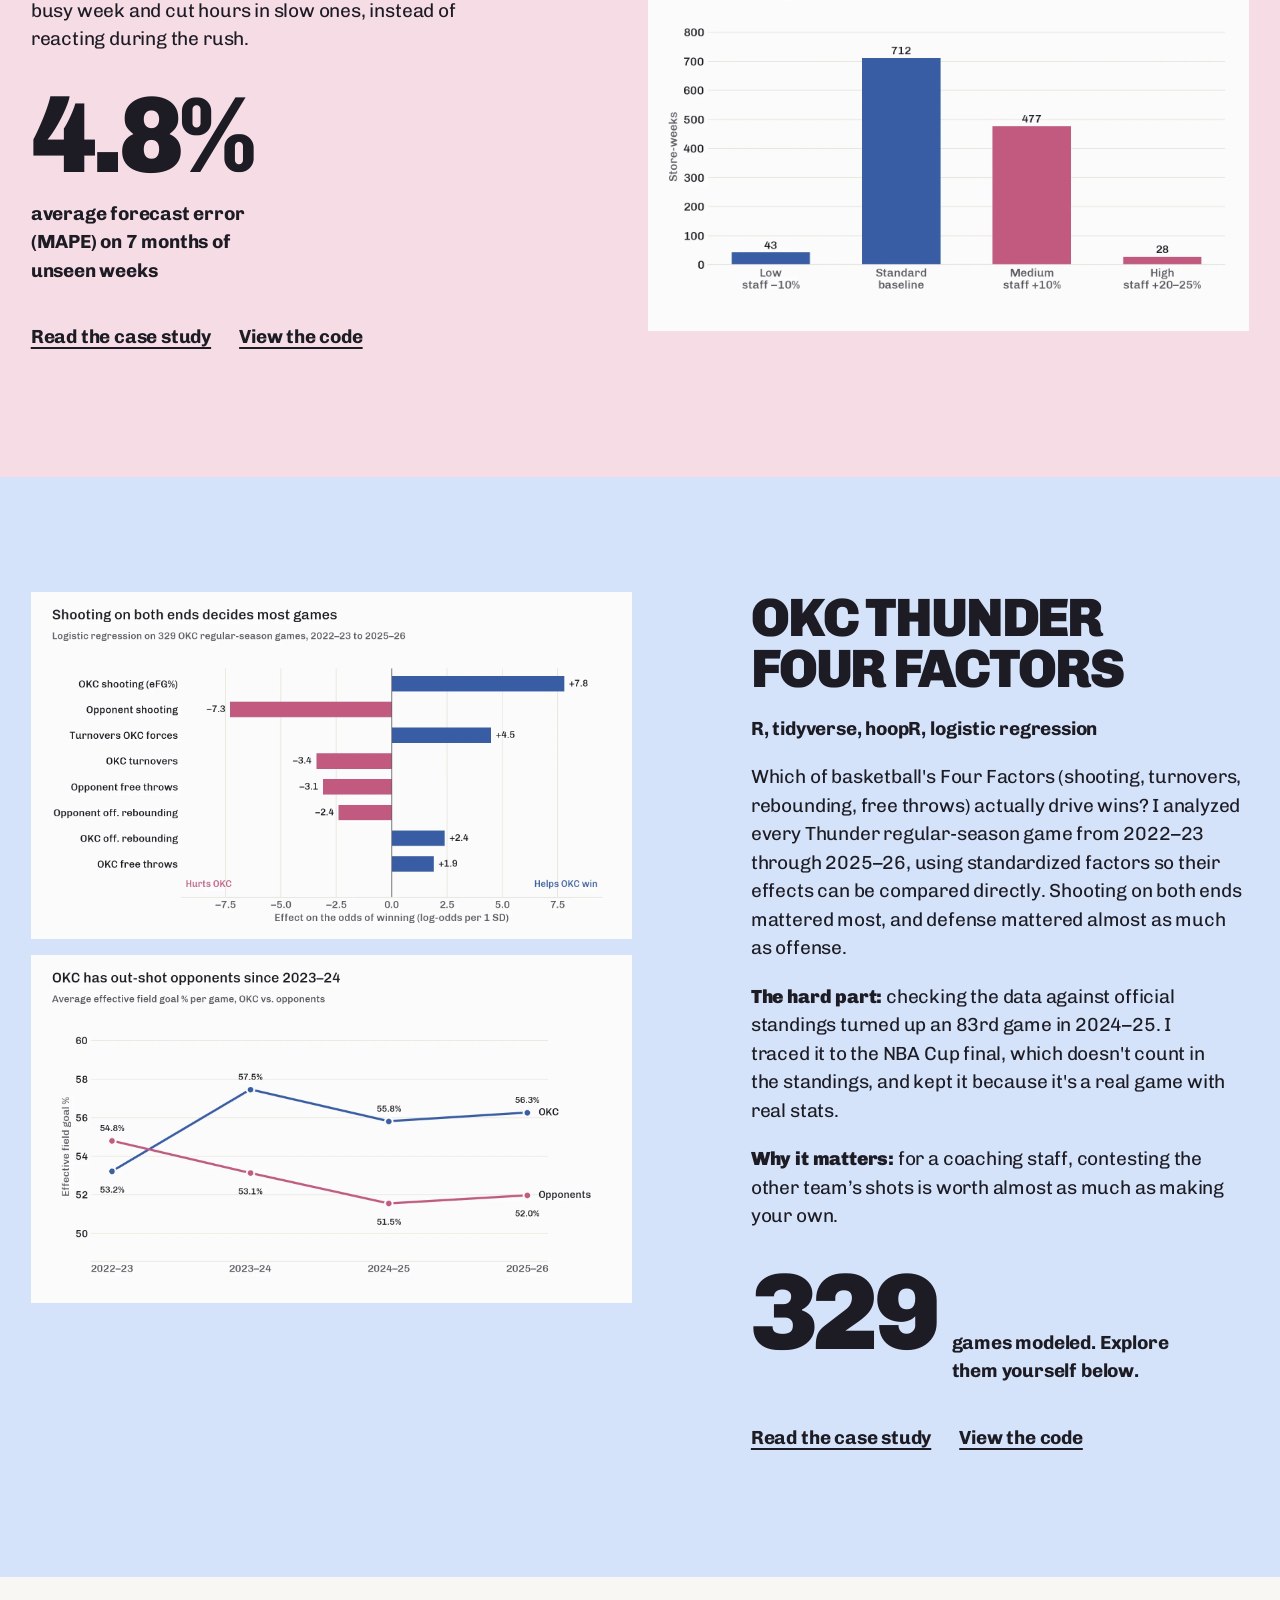
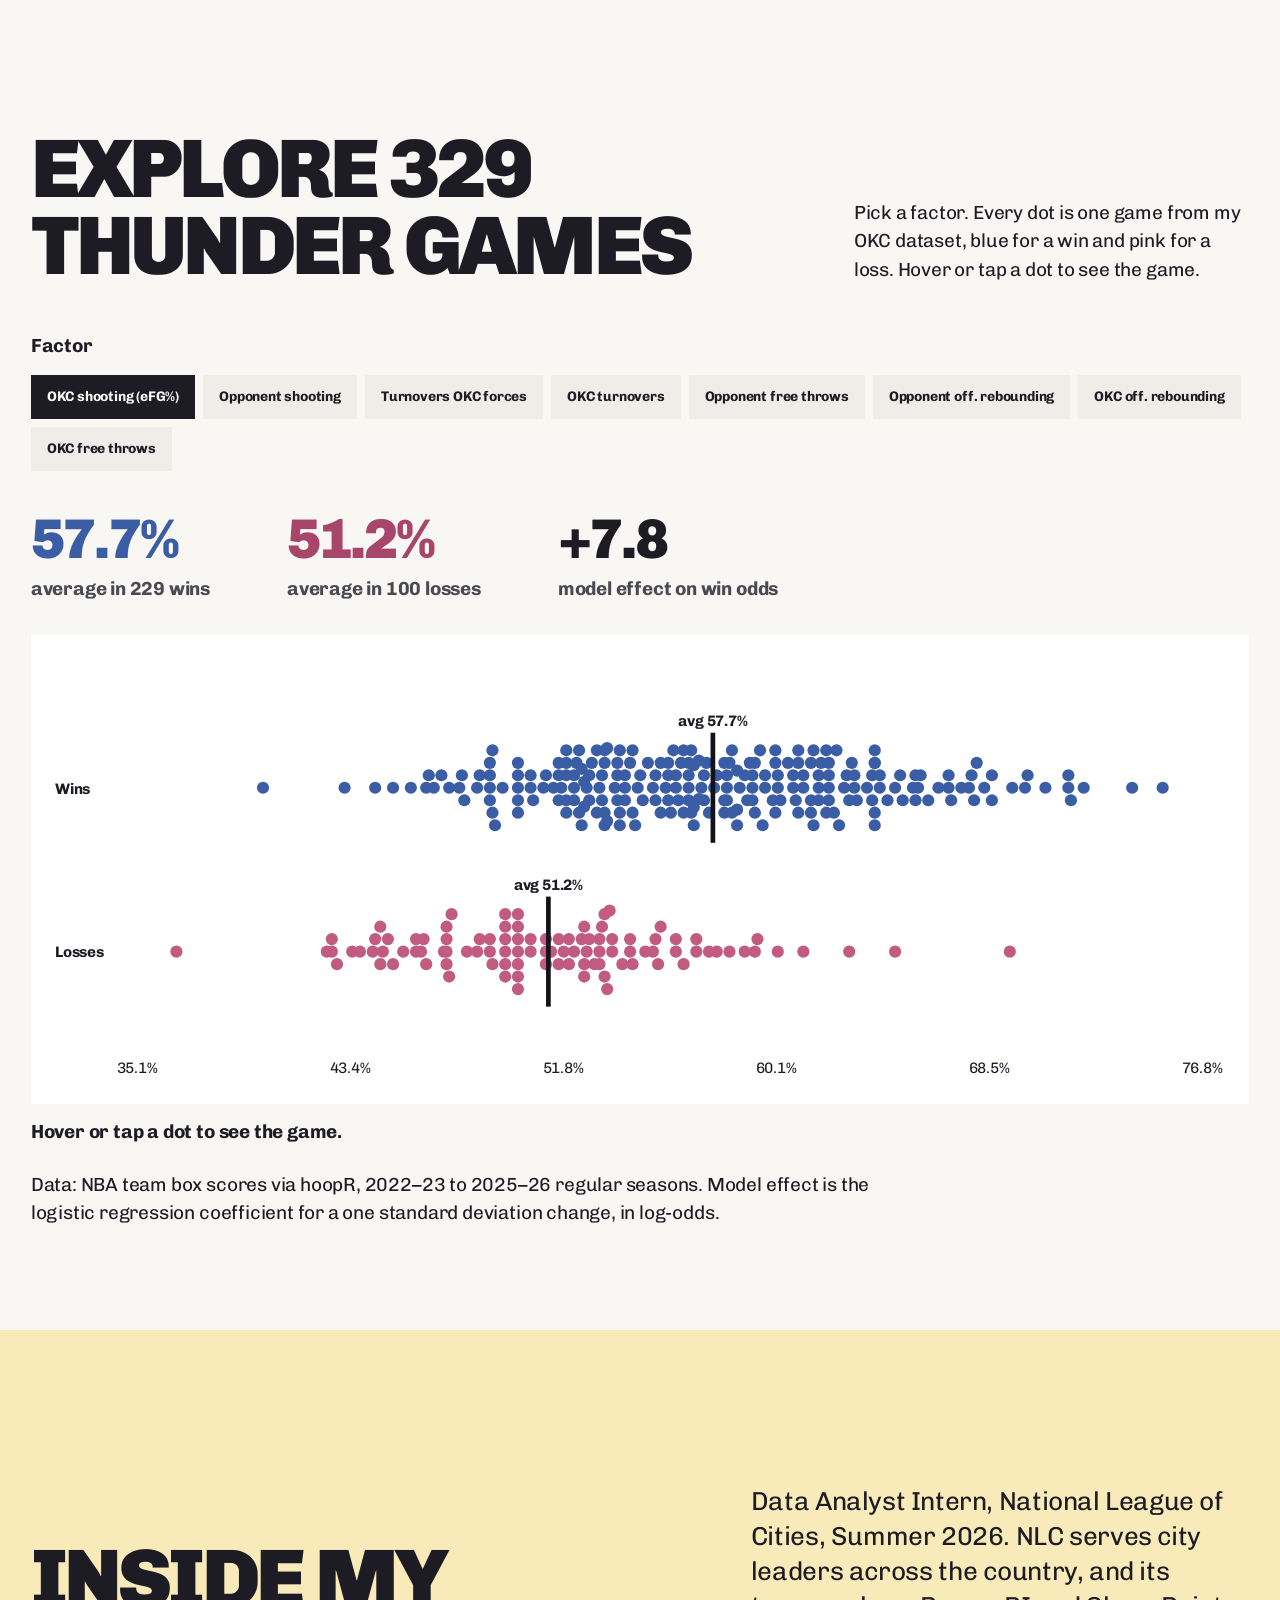
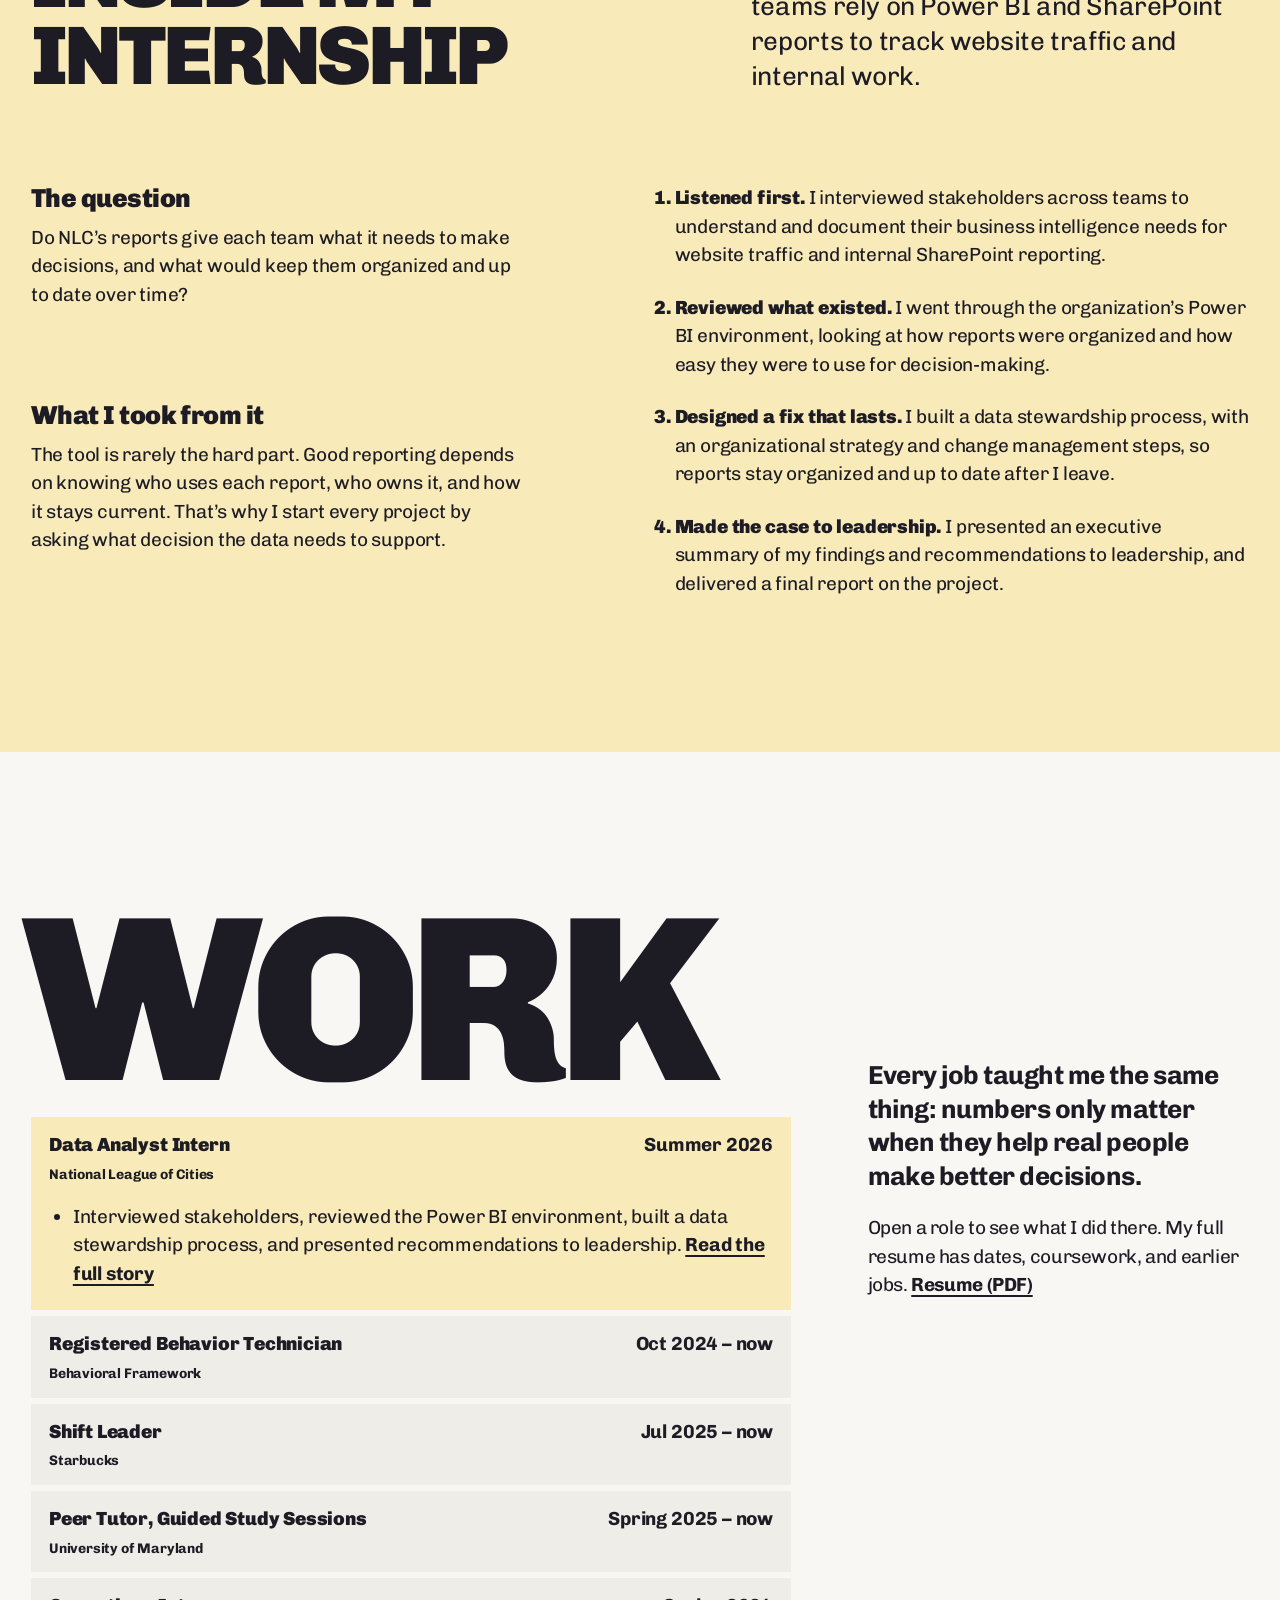
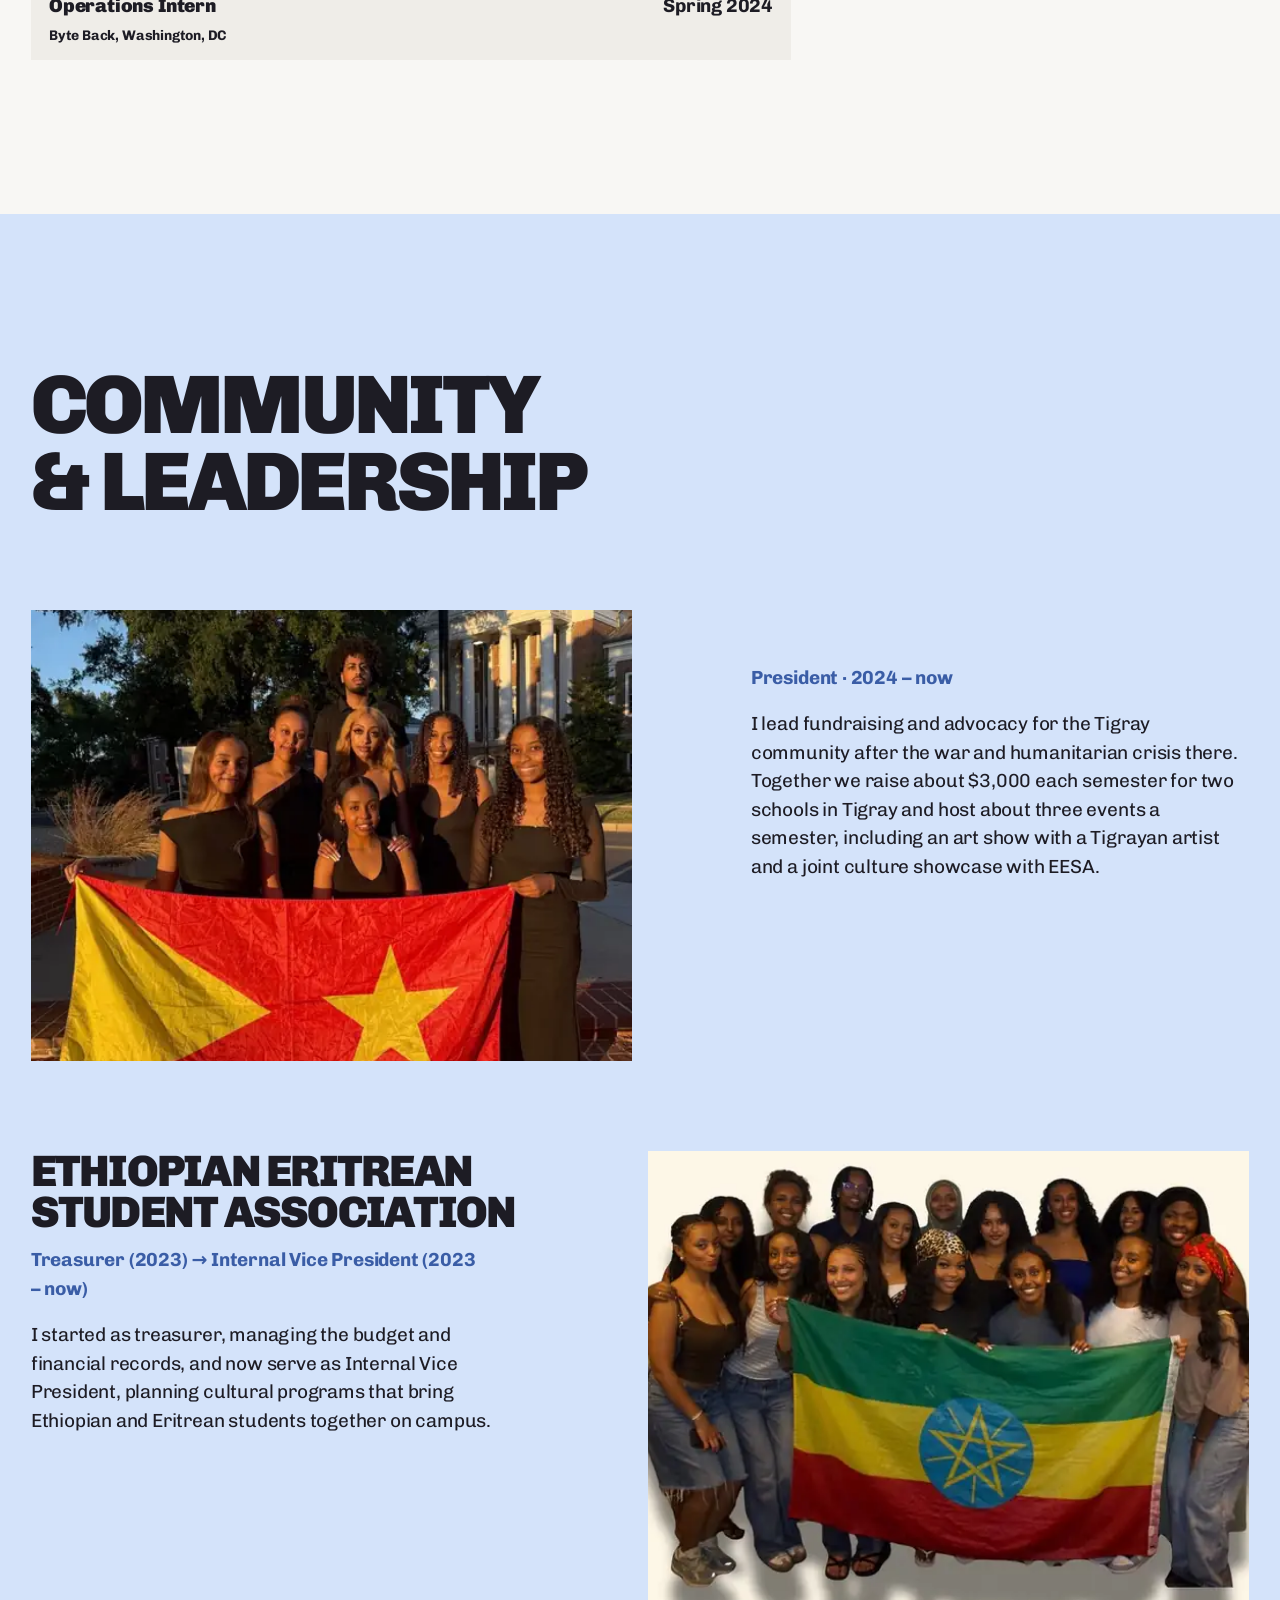
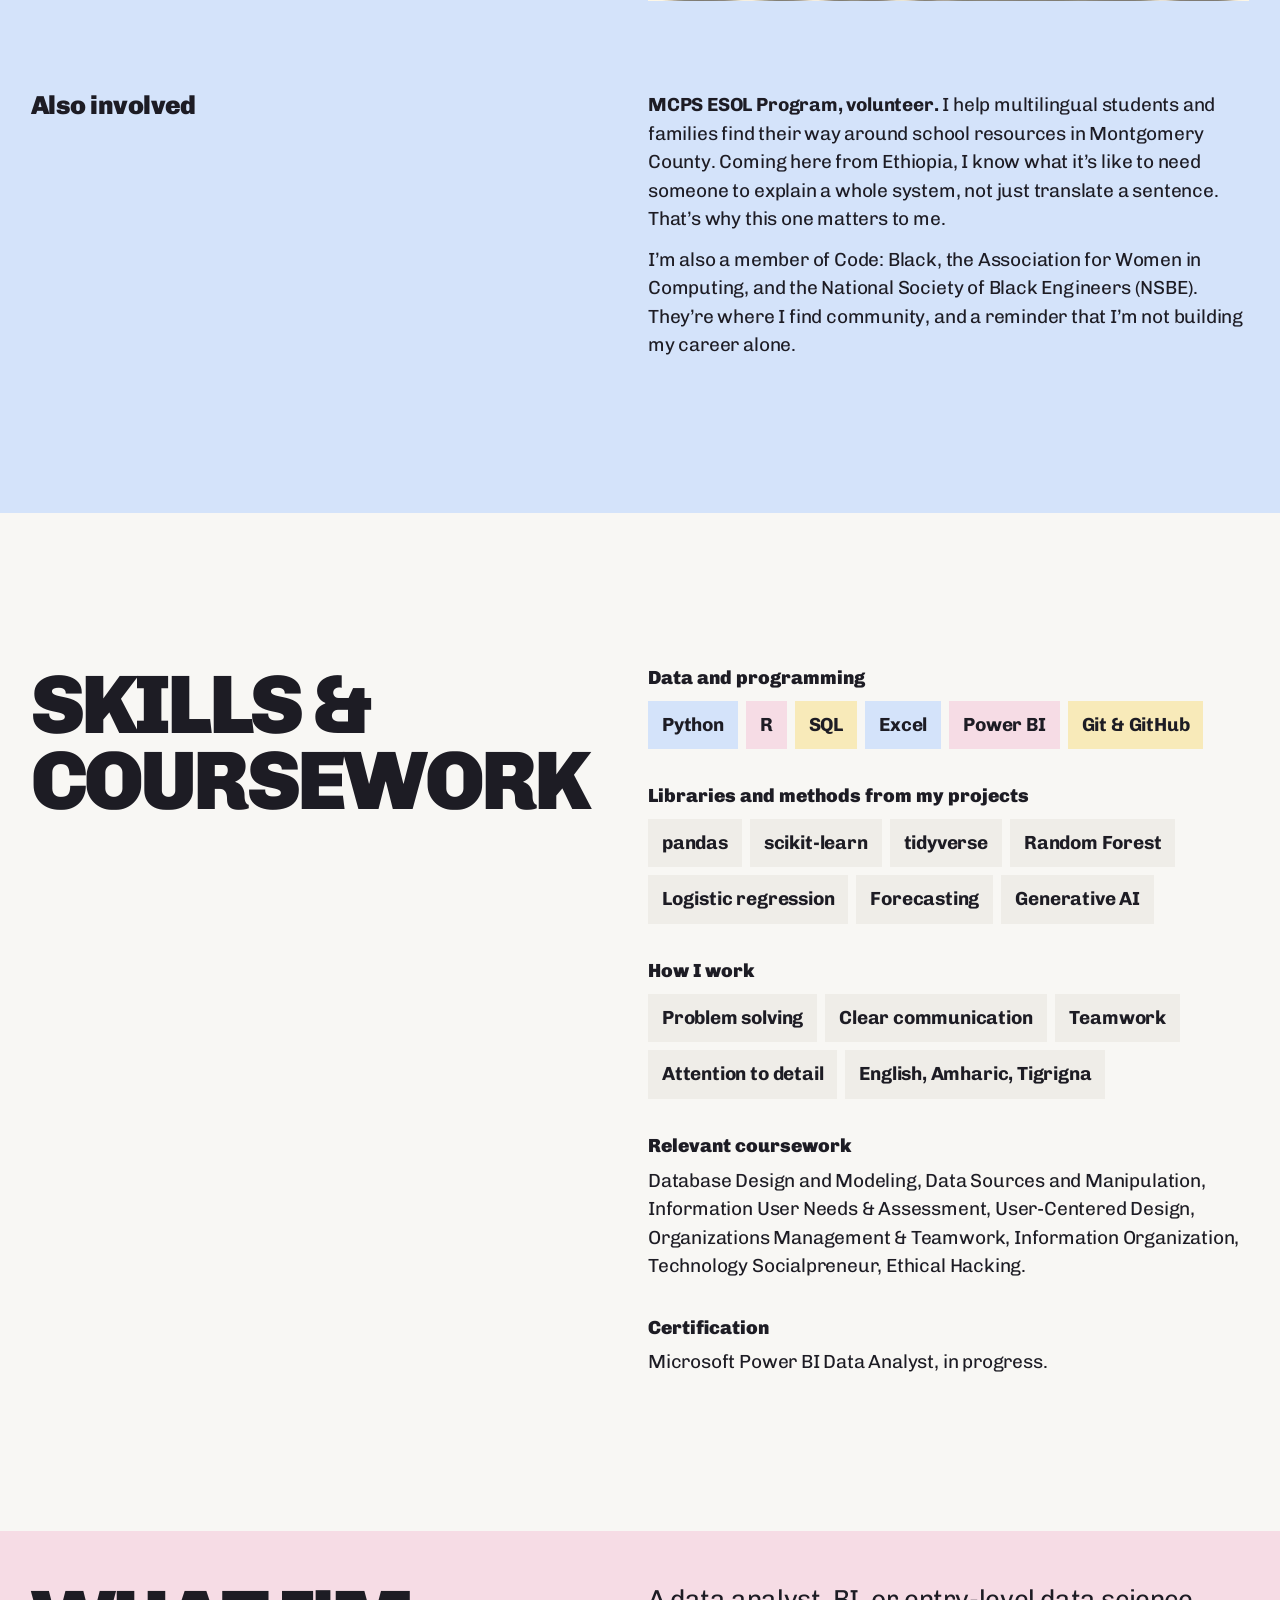
==== commit c6f93593: "Redesign portfolio: story-first layout, soft 3-color design, restyled charts, internship case study," ====
--- a/about.html
+++ b/about.html
@@ -4,442 +4,12 @@
 <meta charset="UTF-8">
 <meta name="viewport" content="width=device-width, initial-scale=1.0">
 <title>Heaven Brhanu | About</title>
-<link rel="preconnect" href="https://fonts.googleapis.com">
-<link rel="preconnect" href="https://fonts.gstatic.com" crossorigin>
-<link href="https://fonts.googleapis.com/css2?family=Fraunces:ital,opsz,wght@0,9..144,400;0,9..144,600;0,9..144,700;1,9..144,500&family=IBM+Plex+Sans:wght@400;500;600&family=IBM+Plex+Mono:wght@400;500&display=swap" rel="stylesheet">
-<style>
-:root{
-    --ink:#15231F;
-    --ink-soft:#33443E;
-    --paper:#F1ECDE;
-    --paper-alt:#E7DFC9;
-    --paper-deep:#DED2AE;
-    --gold:#BD8A2E;
-    --teal:#2F6F63;
-    --rust:#A8503A;
-    --line: rgba(21,35,31,0.16);
-    --muted:#6B6A57;
-    --display: 'Fraunces', serif;
-    --body: 'IBM Plex Sans', sans-serif;
-    --mono: 'IBM Plex Mono', monospace;
-    --measure: 62ch;
-  }
-
-  *{box-sizing:border-box;}
-  html{scroll-behavior:smooth;}
-  body{
-    margin:0;
-    background:var(--paper);
-    color:var(--ink);
-    font-family:var(--body);
-    font-size:16px;
-    line-height:1.55;
-    -webkit-font-smoothing:antialiased;
-  }
-  @media (prefers-reduced-motion: reduce){
-    html{scroll-behavior:auto;}
-    *{animation-duration:0.001ms !important; transition-duration:0.001ms !important;}
-  }
-
-  a{color:inherit;}
-  a:focus-visible, button:focus-visible{outline:2px solid var(--teal); outline-offset:3px;}
-
-  .wrap{
-    max-width:1180px;
-    margin:0 auto;
-    padding-inline:clamp(20px,4vw,56px);
-  }
-
-  /* ---------- NAV ---------- */
-  header.site-nav{
-    position:sticky; top:0; z-index:40;
-    background:rgba(241,236,222,0.92);
-    backdrop-filter:blur(6px);
-    border-bottom:1px solid var(--line);
-  }
-  .nav-inner{
-    display:flex; align-items:center; justify-content:space-between;
-    padding:16px clamp(20px,4vw,56px);
-    max-width:1180px; margin:0 auto;
-  }
-  .nav-mark{
-    font-family:var(--display); font-weight:700; font-size:1.05rem;
-    text-decoration:none; letter-spacing:0.01em;
-  }
-  .nav-links{
-    display:flex; gap:clamp(14px,2vw,28px); list-style:none; margin:0; padding:0;
-    font-family:var(--mono); font-size:0.8rem;
-  }
-  .nav-links a{
-    text-decoration:none; color:var(--ink-soft); position:relative; padding-bottom:3px;
-  }
-  .nav-links a.active{ color:var(--ink); }
-  .nav-links a.active::after{
-    content:""; position:absolute; left:0; right:0; bottom:-3px; height:2px; background:var(--gold);
-  }
-  .nav-toggle{ display:none; }
-
-  @media (max-width:720px){
-    .nav-inner{ flex-direction:column; align-items:flex-start; gap:10px; padding-block:12px; }
-    .nav-links{ width:100%; overflow-x:auto; gap:18px; padding-bottom:4px; scrollbar-width:none; }
-    .nav-links::-webkit-scrollbar{ display:none; }
-    .nav-links a{ white-space:nowrap; }
-    .section-tag{ position:static; }
-  }
-
-  /* ---------- HERO ---------- */
-  .hero{
-    padding-block: clamp(64px,10vw,120px) clamp(48px,7vw,80px);
-    border-bottom:1px solid var(--line);
-  }
-  .hero-eyebrow{
-    font-family:var(--mono); font-size:0.82rem; color:var(--teal);
-    margin:0 0 18px;
-  }
-  .hero h1{
-    font-family:var(--display);
-    font-weight:700;
-    font-size:clamp(2.6rem,6.5vw,4.6rem);
-    line-height:1.02;
-    margin:0 0 20px;
-    letter-spacing:-0.01em;
-    max-width:14ch;
-    animation:rise 0.6s ease-out both;
-  }
-  .hero p.lede{
-    font-size:clamp(1.05rem,2vw,1.28rem);
-    max-width:46ch;
-    color:var(--ink-soft);
-    margin:0 0 40px;
-    animation:rise 0.6s ease-out 0.1s both;
-  }
-  @keyframes rise{ from{ opacity:0.4; transform:translateY(10px); } to{ opacity:1; transform:translateY(0); } }
-
-  .stat-strip{
-    display:flex; flex-wrap:wrap; gap:clamp(24px,4vw,48px);
-    padding-top:32px; border-top:1px solid var(--line);
-    animation:rise 0.6s ease-out 0.2s both;
-  }
-  .stat{ width:170px; flex:0 0 auto; }
-  .stat .label{ display:block; margin-top:2px; }
-  .stat .num{
-    font-family:var(--display); font-weight:600; font-size:2.1rem; color:var(--ink);
-    display:block;
-  }
-  .stat .label{
-    font-family:var(--mono); font-size:0.78rem; color:var(--muted);
-  }
-
-  .hero-actions{
-    display:flex; gap:14px; margin-top:36px; flex-wrap:wrap;
-    animation:rise 0.6s ease-out 0.2s both;
-  }
-  .btn{
-    display:inline-flex; align-items:center; gap:8px;
-    font-family:var(--mono); font-size:0.85rem;
-    padding:11px 20px; border-radius:2px; text-decoration:none;
-    border:1px solid var(--ink);
-    transition:background 0.15s ease, color 0.15s ease;
-  }
-  .btn.primary{ background:var(--ink); color:var(--paper); }
-  .btn.primary:hover{ background:var(--teal); border-color:var(--teal); }
-  .btn.ghost{ background:transparent; color:var(--ink); }
-  .btn.ghost:hover{ background:var(--ink); color:var(--paper); }
-
-  /* ---------- SECTION SCAFFOLD (notebook margin layout) ---------- */
-  section{
-    padding-block:clamp(56px,8vw,96px);
-    border-bottom:1px solid var(--line);
-  }
-  section:last-of-type{ border-bottom:none; }
-  .section-grid{
-    display:grid;
-    grid-template-columns: 200px 1fr;
-    gap:clamp(24px,5vw,64px);
-  }
-  @media (max-width:760px){
-    .section-grid{ grid-template-columns:1fr; gap:14px; }
-  }
-  .section-tag{
-    font-family:var(--mono); font-size:0.8rem; color:var(--teal);
-    position:sticky; top:80px; align-self:start;
-  }
-  .section-tag .idx{ color:var(--muted); }
-  .section-body h2{
-    font-family:var(--display); font-weight:600;
-    font-size:clamp(1.7rem,3.2vw,2.3rem);
-    margin:0 0 20px;
-  }
-  .section-body p{
-    max-width:var(--measure); color:var(--ink-soft);
-  }
-
-  /* ---------- ABOUT ---------- */
-  #about .section-body p{ font-size:1.05rem; }
-  .about-langs{
-    display:flex; flex-wrap:wrap; gap:10px 22px; margin-top:28px;
-    font-family:var(--mono); font-size:0.82rem; color:var(--muted);
-  }
-  .about-langs span b{ color:var(--ink); font-weight:500; }
-
-  /* ---------- EXPERIENCE (timeline) ---------- */
-  .timeline{ list-style:none; margin:0; padding:0; }
-  .tl-item{
-    display:grid; grid-template-columns: 150px 1fr; gap:24px;
-    padding:26px 0; border-top:1px solid var(--line);
-  }
-  .tl-item:first-child{ border-top:none; padding-top:0; }
-  @media (max-width:600px){
-    .tl-item{ grid-template-columns:1fr; gap:6px; }
-  }
-  .tl-when{ font-family:var(--mono); font-size:0.82rem; color:var(--muted); padding-top:4px; }
-  .tl-role h3{
-    font-family:var(--body); font-weight:600; font-size:1.12rem; margin:0 0 2px;
-  }
-  .tl-role .org{ color:var(--teal); font-weight:500; }
-  .tl-role ul{ margin:12px 0 0; padding-left:18px; color:var(--ink-soft); }
-  .tl-role li{ margin-bottom:6px; }
-
-  /* ---------- PROJECTS ---------- */
-  .proj{
-    display:grid; grid-template-columns: 1fr 220px; gap:32px;
-    padding:30px 0; border-top:1px solid var(--line); align-items:center;
-  }
-  .proj:first-child{ border-top:none; padding-top:0; }
-  @media (max-width:700px){
-    .proj{ grid-template-columns:1fr; }
-  }
-  .proj h3{ font-family:var(--display); font-weight:600; font-size:1.35rem; margin:0 0 8px; }
-  .proj p{ color:var(--ink-soft); max-width:56ch; margin:0 0 12px; }
-  .proj-link{
-    font-family:var(--mono); font-size:0.82rem; text-decoration:none;
-    border-bottom:1px solid var(--gold); padding-bottom:1px;
-  }
-  .metric-card{
-    background:var(--paper-alt); border:1px solid var(--line);
-    padding:18px 20px; text-align:left;
-  }
-  .metric-card .big{
-    font-family:var(--display); font-weight:700; font-size:2.1rem; color:var(--ink);
-    display:block; line-height:1;
-  }
-  .metric-card .cap{ font-family:var(--mono); font-size:0.75rem; color:var(--muted); margin-top:6px; display:block; }
-  .metric-bar{
-    height:6px; background:var(--paper-deep); margin-top:12px; overflow:hidden;
-  }
-  .metric-bar > i{ display:block; height:100%; background:var(--teal); width:var(--fill,0%); transition:width 1s ease 0.2s; }
-
-  /* ---------- LEADERSHIP ---------- */
-  .lead-item{
-    padding:26px 0; border-top:1px solid var(--line);
-  }
-  .lead-item:first-child{ border-top:none; padding-top:0; }
-  .lead-head{
-    display:flex; justify-content:space-between; align-items:baseline; gap:16px; flex-wrap:wrap;
-  }
-  .lead-head h3{ font-family:var(--body); font-weight:600; font-size:1.1rem; margin:0; }
-  .lead-when{ font-family:var(--mono); font-size:0.8rem; color:var(--muted); white-space:nowrap; }
-  .lead-role{ color:var(--rust); font-weight:500; font-size:0.92rem; margin:2px 0 10px; }
-  .lead-item p{ color:var(--ink-soft); max-width:var(--measure); margin:0; }
-  .member-row{
-    display:flex; gap:28px; flex-wrap:wrap; margin-top:8px;
-    font-family:var(--mono); font-size:0.85rem; color:var(--ink-soft);
-  }
-  .member-row span{ margin-right:24px; display:inline-block; }
-
-  /* ---------- SKILLS ---------- */
-  .skill-group{ margin-bottom:28px; }
-  .skill-group:last-child{ margin-bottom:0; }
-  .skill-group h4{
-    font-family:var(--mono); font-size:0.8rem; color:var(--muted); margin:0 0 12px; font-weight:400;
-  }
-  .tag-row{ display:flex; flex-wrap:wrap; gap:10px; }
-  .tag{
-    font-family:var(--mono); font-size:0.82rem;
-    border:1px solid var(--line); padding:7px 13px;
-    background:var(--paper-alt);
-  }
-  .coursework{ color:var(--ink-soft); max-width:var(--measure); margin-top:6px; }
-
-  /* ---------- CONTACT / FOOTER ---------- */
-  footer{
-    padding-block:clamp(56px,9vw,100px) 48px;
-  }
-  footer h2{
-    font-family:var(--display); font-weight:700; font-size:clamp(2rem,5vw,3.2rem);
-    margin:0 0 24px; max-width:12ch;
-  }
-  .contact-row{ display:flex; flex-wrap:wrap; gap:14px; margin-bottom:56px; }
-  .foot-bottom{
-    display:flex; justify-content:space-between; flex-wrap:wrap; gap:12px;
-    font-family:var(--mono); font-size:0.78rem; color:var(--muted);
-    border-top:1px solid var(--line); padding-top:20px;
-  }
-
-/* ---------- ABOUT PAGE ---------- */
-.about-hero{
-  padding-block: clamp(56px,9vw,100px) clamp(40px,6vw,64px);
-  border-bottom:1px solid var(--line);
-}
-.about-hero h1{
-  font-family:var(--display); font-weight:700;
-  font-size:clamp(2.2rem,5.5vw,3.6rem);
-  line-height:1.05; margin:0 0 20px; max-width:16ch;
-}
-.about-hero .lede{
-  font-size:clamp(1.02rem,1.8vw,1.18rem);
-  color:var(--ink-soft); max-width:60ch; margin:0;
-}
-
-.photo-row{
-  display:flex; align-items:center; gap:28px; margin-top:40px; flex-wrap:wrap;
-}
-.photo-frame{
-  width:132px; height:132px; border:1.5px dashed var(--muted);
-  display:flex; align-items:center; justify-content:center; text-align:center;
-  font-family:var(--mono); font-size:0.72rem; color:var(--muted);
-  padding:10px; flex:0 0 auto;
-  background:var(--paper-alt);
-}
-.linkedin-slot{
-  font-family:var(--mono); font-size:0.82rem;
-  border:1.5px dashed var(--muted); color:var(--muted);
-  padding:10px 18px; display:inline-flex; align-items:center; gap:8px;
-  text-decoration:none;
-}
-
-.vignette{
-  padding:28px 0; border-top:1px solid var(--line);
-}
-.vignette:first-child{ border-top:none; padding-top:0; }
-.vignette .v-tag{
-  font-family:var(--mono); font-size:0.78rem; color:var(--rust); margin:0 0 8px;
-}
-.vignette h3{
-  font-family:var(--body); font-weight:600; font-size:1.15rem; margin:0 0 10px;
-}
-.vignette p{ color:var(--ink-soft); max-width:var(--measure); margin:0; }
-
-.callout{
-  background:var(--paper-alt); border:1px solid var(--line);
-  padding:24px 28px; margin-top:8px;
-}
-.callout p{ margin:0; color:var(--ink-soft); max-width:var(--measure); }
-
-.about-top{ display:grid; grid-template-columns:minmax(0,1fr) 260px; gap:clamp(28px,5vw,72px); align-items:end; }
-.about-photo{ width:100%; height:auto; aspect-ratio:4/5; object-fit:cover; object-position:center 20%; display:block; border:1px solid var(--line); }
-@media (max-width:760px){ .about-top{ grid-template-columns:1fr; } .about-photo{ width:160px; order:-1; } }
-.cta-row{ display:flex; gap:14px; flex-wrap:wrap; margin-top:8px; }
-
-</style>
+<meta http-equiv="refresh" content="0; url=portfolio.html#about">
+<link rel="canonical" href="https://heavenb20.github.io/portfolio.html">
+<script>location.replace("portfolio.html#about")</script>
+<style>body{margin:0;background:#D4E3FA;color:#1D1C24;font-family:ui-sans-serif,system-ui,Arial,sans-serif;font-size:18px;padding:48px 24px}a{color:inherit;font-weight:700}</style>
 </head>
 <body>
-
-<header class="site-nav">
-  <div class="nav-inner">
-    <a class="nav-mark" href="portfolio.html">Heaven Brhanu</a>
-    <ul class="nav-links">
-      <li><a href="about.html" class="active">About</a></li>
-      <li><a href="portfolio.html#strengths">What I bring</a></li>
-      <li><a href="projects.html">Projects</a></li>
-      <li><a href="portfolio.html#experience">Experience</a></li>
-      <li><a href="portfolio.html#leadership">Leadership</a></li>
-      <li><a href="portfolio.html#contact">Contact</a></li>
-    </ul>
-  </div>
-</header>
-
-<main>
-
-  <section class="about-hero wrap">
-    <p class="hero-eyebrow">About</p>
-    <h1>The story behind the stats.</h1>
-    <p class="lede">A resume shows what I've done. This page shows how I think, how I work with people, and what I'd bring to your team.</p>
-  </section>
-
-  <section class="wrap">
-    <div class="section-grid">
-      <div class="section-tag">Who I am</div>
-      <div class="section-body">
-        <h2>The oldest of five, and the family organizer.</h2>
-        <p>I moved to Maryland from Ethiopia with my family, and I'm the oldest of five girls. When your family is starting over in a new country, the oldest sibling ends up keeping things on track. For me, that meant planning ahead, staying on top of what needed to get done, and looking out for my younger sisters. Being organized wasn't something I learned in a class. It's who I had to be.</p>
-        <p>That's a big part of why I love data. Most of the work is taking something messy and making it make sense for someone else, and I've been doing some version of that my whole life.</p>
-        <p>My path into data wasn't a straight line, and I think that's one of my strengths. As a behavior technician, I learned that good decisions depend on careful, honest data. As a Starbucks shift leader, I learned how to keep a team calm and moving during a rush. As a peer tutor, I learned how to explain something until it clicks. And leading People for Tigray taught me that a plan only works if people believe in it enough to show up.</p>
-        <p>I speak English, Amharic, and Tigrigna, and I volunteer helping multilingual students and families in Montgomery County schools, because I remember what it's like to be new to a system.</p>
-      </div>
-    </div>
-  </section>
-
-  <section class="wrap">
-    <div class="section-grid">
-      <div class="section-tag">How I work</div>
-      <div class="section-body">
-        <h2>How I work, in real situations.</h2>
-
-        <div class="vignette">
-          <p class="v-tag">Solving problems</p>
-          <h3>When the AI got it wrong</h3>
-          <p>In my review analysis project, the AI's summaries sounded confident, and some of them were wrong. It said jackets run small when customers were actually saying the opposite. I built a simple check in code that counted the real complaints, caught the mistake, and redesigned the tool so code handles the numbers and AI only writes the descriptions. I'd rather find a problem myself than have someone else find it later.</p>
-        </div>
-
-        <div class="vignette">
-          <p class="v-tag">Leading a team</p>
-          <h3>Running People for Tigray</h3>
-          <p>Planning about three events a semester on a student budget means something is always at risk: a venue, a vendor, a timeline. My job as president is to catch those problems early and keep everyone moving. Whether it's an art show with a Tigrayan artist or a joint showcase with EESA, we still land around $3,000 a semester for two schools in Tigray, and that only happens because the whole team shows up.</p>
-        </div>
-
-        <div class="vignette">
-          <p class="v-tag">Communicating clearly</p>
-          <h3>Tutoring, and talking with families</h3>
-          <p>Explaining a concept to a classmate who's stuck is a different skill than solving the problem yourself. You have to find exactly where the confusion is before you can fix it. I use the same skill as a behavior technician when I share progress with families, and it's the same instinct I use when a model isn't doing what I expected: find the real gap, then fix that.</p>
-        </div>
-
-        <div class="vignette">
-          <p class="v-tag">Working hard</p>
-          <h3>Showing up, every week</h3>
-          <p>Right now I'm balancing school, a behavior technician job, shifts at Starbucks, leading People for Tigray, and a Power BI certification. It keeps me organized and honest about my time. When I say I'll get something done, I get it done.</p>
-        </div>
-      </div>
-    </div>
-  </section>
-
-  <section class="wrap">
-    <div class="section-grid">
-      <div class="section-tag">Community</div>
-      <div class="section-body">
-        <h2>The people part matters most to me.</h2>
-        <div class="vignette">
-          <p class="v-tag">Volunteering</p>
-          <h3>MCPS ESOL Program</h3>
-          <p>I help multilingual students and families find their way around school resources in Montgomery County. Coming here from Ethiopia, I know what it's like to need someone to explain a whole system, not just translate a sentence. That's why this one matters to me.</p>
-        </div>
-        <div class="vignette">
-          <p class="v-tag">Also involved with</p>
-          <h3>Code: Black · Association for Women in Computing · NSBE</h3>
-          <p>I'm a member of three organizations that support Black students and women in tech. They're where I find community, and a reminder that I'm not building my career alone.</p>
-        </div>
-      </div>
-    </div>
-  </section>
-
-  <section class="wrap">
-    <div class="section-grid">
-      <div class="section-tag">Looking ahead</div>
-      <div class="section-body">
-        <h2>What I'm looking for</h2>
-        <div class="callout">
-          <p>I'm looking for a data analyst, BI, or entry-level data science role, internship or full-time, on a team where I can keep learning and make a real contribution. I pick things up fast, I'm comfortable being the newest person in the room, and I'd rather ask a good question early than guess wrong later.</p>
-        </div>
-        <div class="cta-row" style="margin-top:28px;">
-          <a class="btn primary" href="projects.html">See my projects</a>
-          <a class="btn ghost" href="index.html#resume">View resume</a>
-          <a class="btn ghost" href="mailto:Heavenbrhanu30@gmail.com">Email me</a>
-        </div>
-      </div>
-    </div>
-  </section>
-
-</main>
-
+<p>Heaven Brhanu&rsquo;s portfolio has moved. <a href="portfolio.html#about">Go to the portfolio</a></p>
 </body>
 </html>
